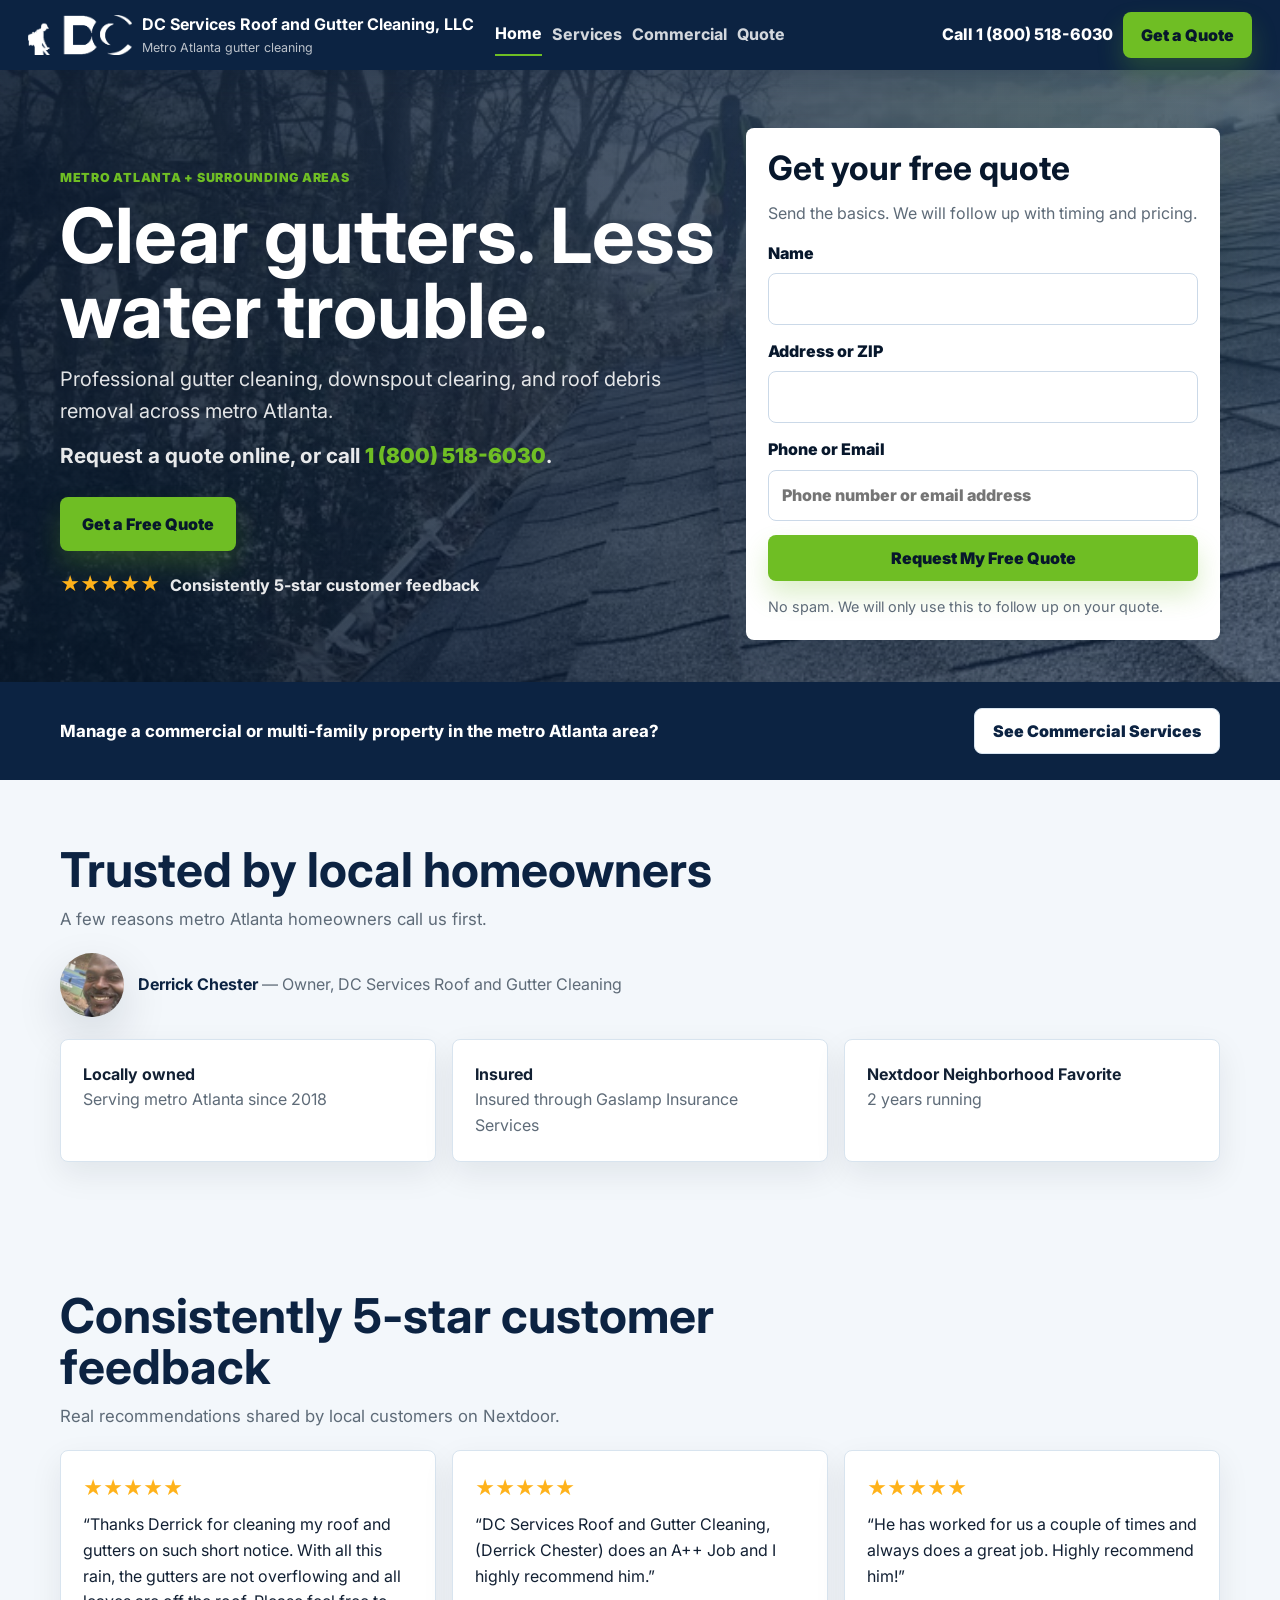
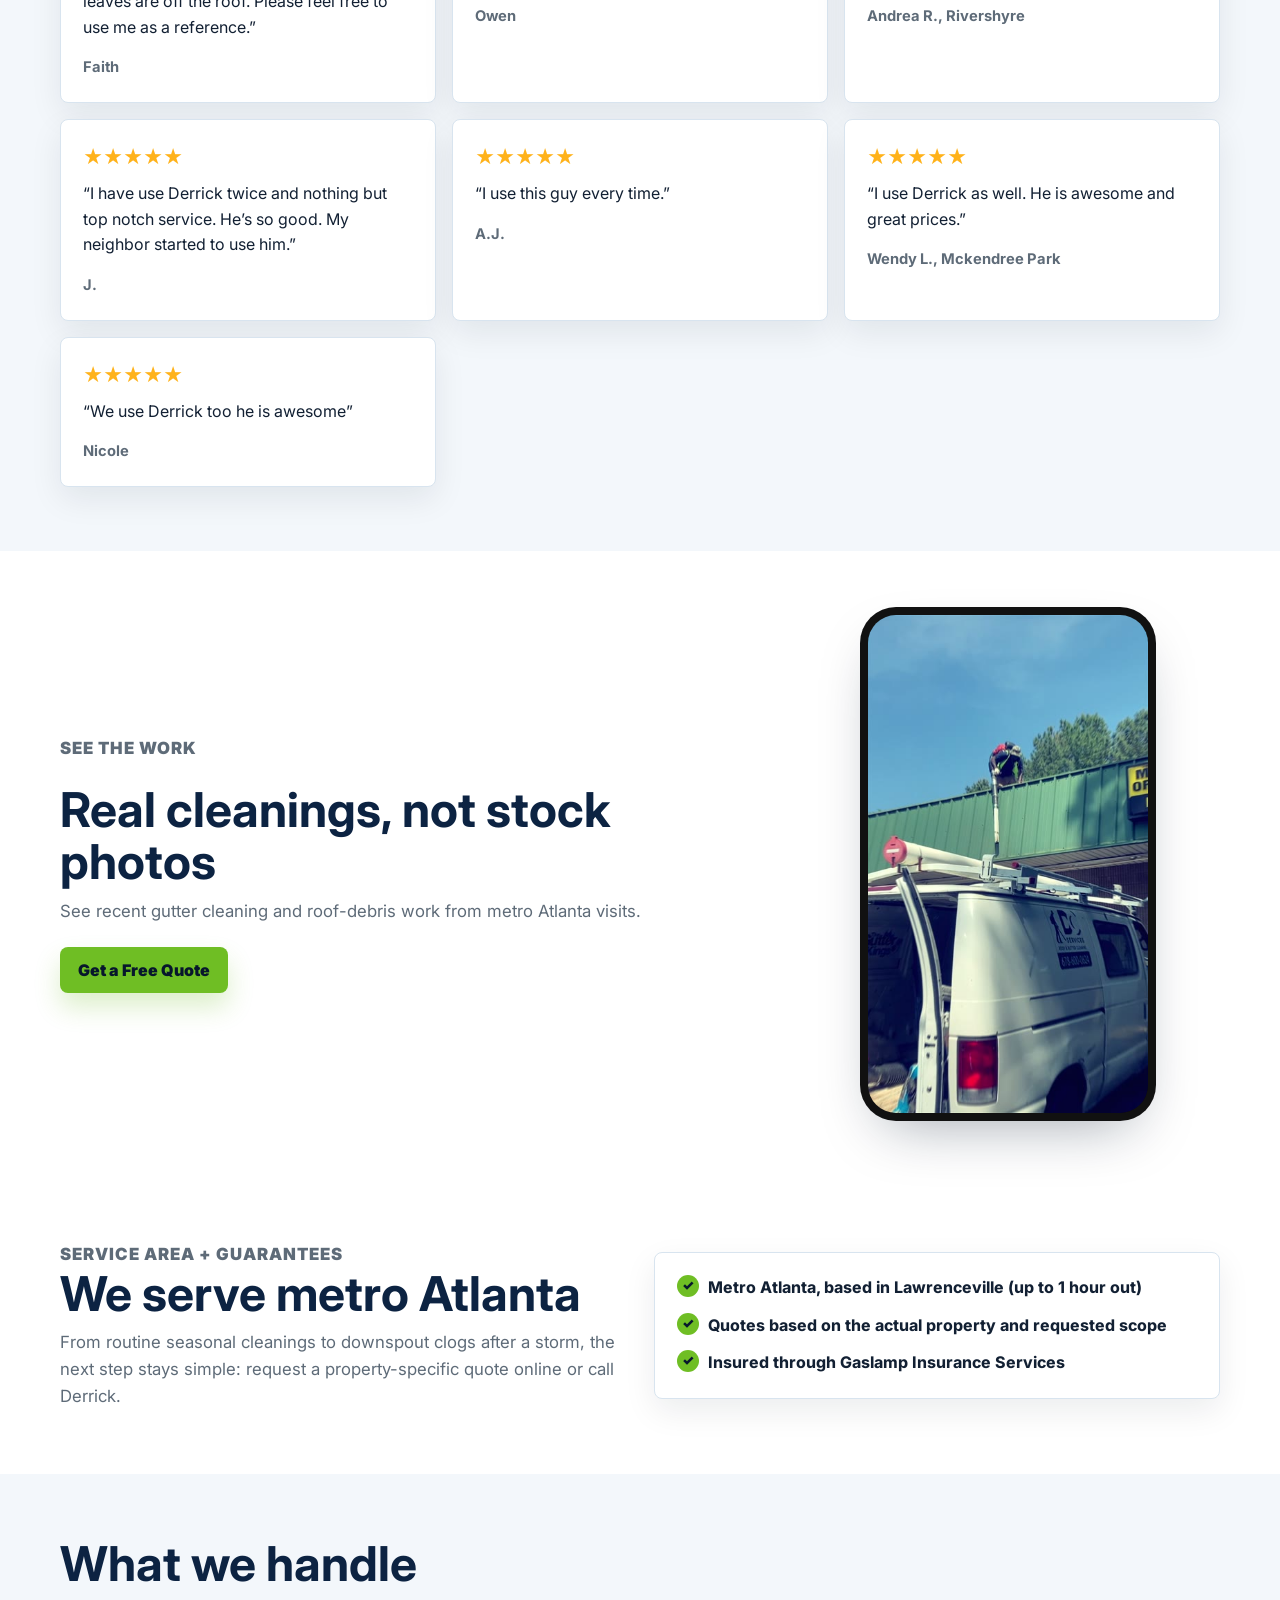
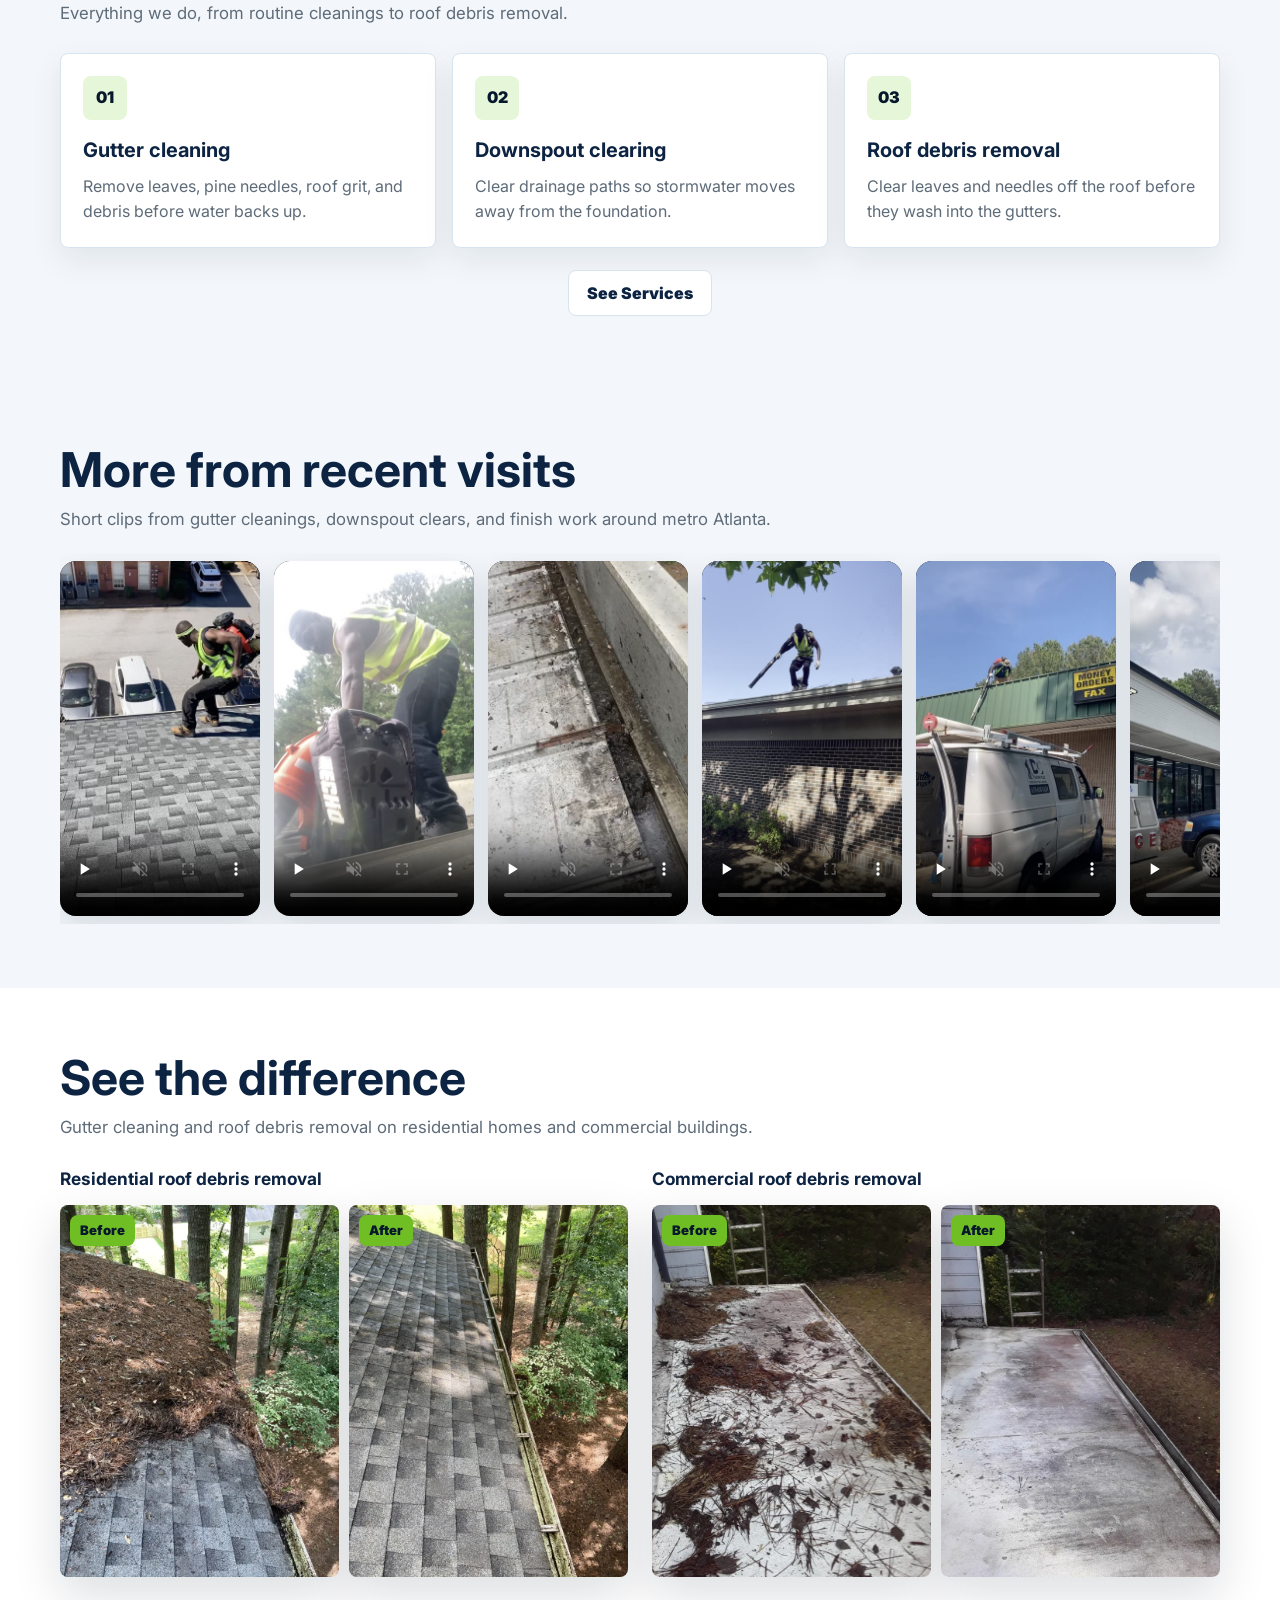
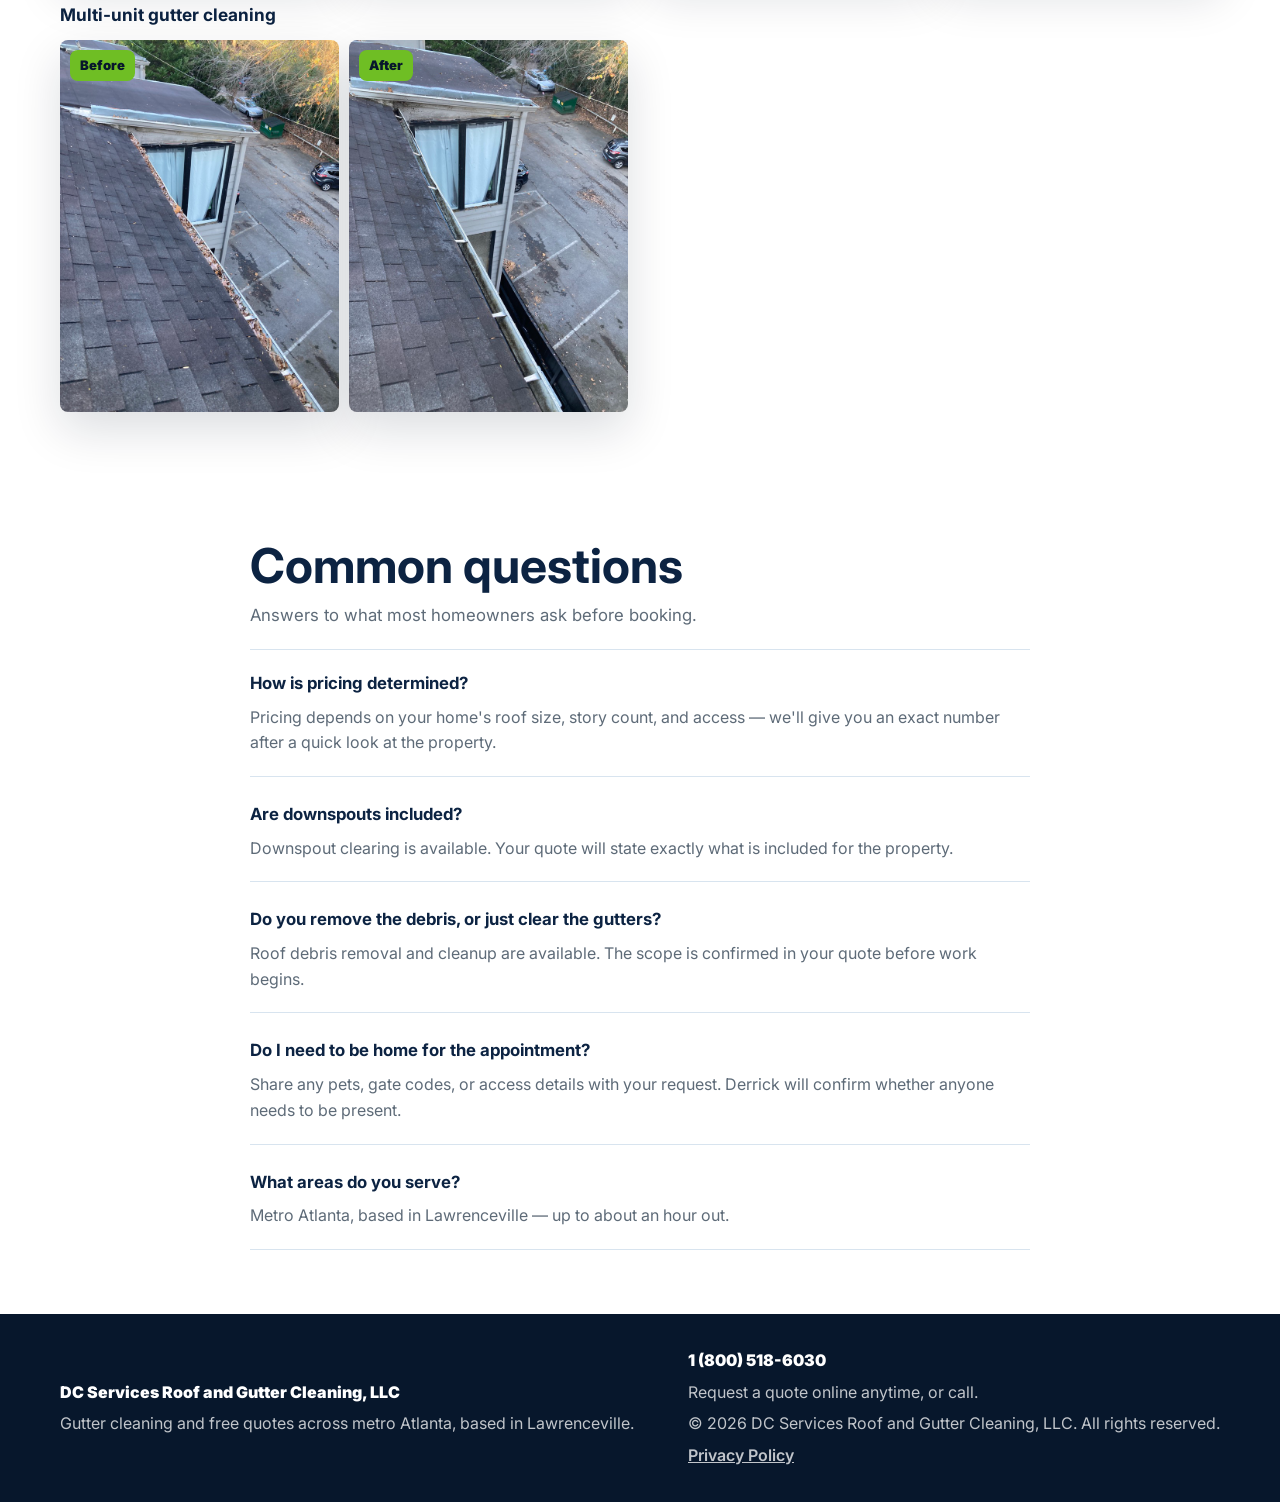
==== index.html @ ae73db81 "Import dcservicespro.com site as of the last Vercel production deploy Brings the DC Services Roof an" ====
<!doctype html>
<html lang="en">
<head>
  <meta charset="utf-8">
  <meta name="viewport" content="width=device-width, initial-scale=1">
  <title>Gutter Cleaning in Metro Atlanta | DC Services</title>
  <meta name="description" content="Gutter cleaning, downspout clearing, and roof debris removal across metro Atlanta. Locally owned, insured, and available by free quote.">
  <meta name="robots" content="index, follow">
  <link rel="canonical" href="https://dcservicespro.com/">
  <link rel="preconnect" href="https://fonts.googleapis.com">
  <link rel="preconnect" href="https://fonts.gstatic.com" crossorigin>
  <link href="https://fonts.googleapis.com/css2?family=Inter:wght@400;500;600;700;800;900&display=swap" rel="stylesheet">
  <link rel="icon" href="favicon.png" type="image/png">
  <link rel="stylesheet" href="styles.css">
  <script type="application/ld+json">
    {
      "@context": "https://schema.org",
      "@type": "LocalBusiness",
      "name": "DC Services Roof and Gutter Cleaning, LLC",
      "url": "https://dcservicespro.com/",
      "telephone": "1 (800) 518-6030",
      "description": "Gutter cleaning, downspout clearing, and roof debris removal across metro Atlanta, based in Lawrenceville.",
      "areaServed": [
        {
          "@type": "AdministrativeArea",
          "name": "Metro Atlanta, GA"
        },
        {
          "@type": "City",
          "name": "Lawrenceville",
          "address": {
            "@type": "PostalAddress",
            "addressLocality": "Lawrenceville",
            "addressRegion": "GA",
            "addressCountry": "US"
          }
        }
      ],
      "makesOffer": [
        {
          "@type": "Offer",
          "itemOffered": {
            "@type": "Service",
            "name": "Gutter Cleaning"
          }
        },
        {
          "@type": "Offer",
          "itemOffered": {
            "@type": "Service",
            "name": "Downspout Clearing"
          }
        },
        {
          "@type": "Offer",
          "itemOffered": {
            "@type": "Service",
            "name": "Roof Debris Removal"
          }
        }
      ]
    }
  </script>
  <script type="application/ld+json">
    {
      "@context": "https://schema.org",
      "@type": "FAQPage",
      "mainEntity": [
        {
          "@type": "Question",
          "name": "How is pricing determined?",
          "acceptedAnswer": {
            "@type": "Answer",
            "text": "Pricing depends on your home's roof size, story count, and access. We give you an exact number after a quick look at the property."
          }
        },
        {
          "@type": "Question",
          "name": "Are downspouts included?",
          "acceptedAnswer": {
            "@type": "Answer",
            "text": "Downspout clearing is available. Your quote will state exactly what is included for the property."
          }
        },
        {
          "@type": "Question",
          "name": "Do you remove the debris, or just clear the gutters?",
          "acceptedAnswer": {
            "@type": "Answer",
            "text": "Roof debris removal and cleanup are available. The scope is confirmed in your quote before work begins."
          }
        },
        {
          "@type": "Question",
          "name": "Do I need to be home for the appointment?",
          "acceptedAnswer": {
            "@type": "Answer",
            "text": "Share any pets, gate codes, or access details with your request. Derrick will confirm whether anyone needs to be present."
          }
        },
        {
          "@type": "Question",
          "name": "What areas do you serve?",
          "acceptedAnswer": {
            "@type": "Answer",
            "text": "Metro Atlanta, based in Lawrenceville — up to about an hour out."
          }
        }
      ]
    }
  </script>
</head>
<body>
  <a class="skip-link" href="#main-content">Skip to main content</a>
  <header class="site-header">
    <a class="brand" href="index.html" aria-label="DC Services Roof and Gutter Cleaning, LLC home">
      <img class="brand-mark" src="media/logo-mark-white.png" alt="" aria-hidden="true">
      <span>
        <strong>DC Services Roof and Gutter Cleaning, LLC</strong>
        <small>Metro Atlanta gutter cleaning</small>
      </span>
    </a>
    <nav class="main-nav" aria-label="Main navigation">
      <a aria-current="page" href="index.html">Home</a>
      <a href="services.html">Services</a>
      <a href="commercial.html">Commercial</a>
      <a href="quote.html">Quote</a>
    </nav>
    <div class="header-actions">
      <a class="phone-action" href="tel:+18005186030" aria-label="Call DC Services at 1 (800) 518-6030">Call<span class="phone-number" aria-hidden="true"> 1 (800) 518-6030</span></a>
      <a class="btn btn-primary" href="quote.html">Get a Quote</a>
    </div>
  </header>

  <main id="main-content">
    <section class="hero compact-hero has-bg-video">
      <video class="hero-bg" autoplay muted loop playsinline preload="metadata" poster="media/hero.jpg" aria-hidden="true">
        <source src="media/hero.mp4" type="video/mp4">
      </video>
      <div class="hero-bg-overlay" aria-hidden="true"></div>
      <div class="container hero-grid">
        <div class="hero-copy">
          <p class="service-line">Metro Atlanta + surrounding areas</p>
          <h1>Clear gutters. Less water trouble.</h1>
          <p class="hero-summary">Professional gutter cleaning, downspout clearing, and roof debris removal across metro Atlanta.</p>
          <p class="hero-phone">Request a quote online, or call <a href="tel:+18005186030">1 (800) 518-6030</a>.</p>
          <a class="btn btn-primary btn-large" href="#home-quote">Get a Free Quote</a>
          <p class="hero-proof"><span class="stars" aria-hidden="true">★★★★★</span> Consistently 5-star customer feedback</p>
        </div>

        <form id="home-quote" class="quote-card quote-form" data-quote-form="residential" action="/api/lead" method="post">
          <input type="hidden" name="formType" value="residential">
          <input class="hp-field" type="text" name="_hp" tabindex="-1" autocomplete="off" aria-hidden="true">
          <h2>Get your free quote</h2>
          <p>Send the basics. We will follow up with timing and pricing.</p>
          <label for="home-name">Name
            <input id="home-name" name="name" type="text" autocomplete="name" required>
          </label>
          <label for="home-address">Address or ZIP
            <input id="home-address" name="address" type="text" autocomplete="street-address" required>
          </label>
          <label for="home-contact">Phone or Email
            <input id="home-contact" name="contact" type="text" placeholder="Phone number or email address" required>
          </label>
          <button class="btn btn-primary btn-full" type="submit">Request My Free Quote</button>
          <p class="form-note">No spam. We will only use this to follow up on your quote.</p>
          <div id="home-form-success" class="success-message" role="status" aria-live="polite" tabindex="-1">Thank you. Your quote request has been received. Derrick will follow up with scope, pricing, and scheduling.</div>
          <div id="home-form-error" class="error-message" role="alert" tabindex="-1">We could not send your request. Please try again, or call 1 (800) 518-6030.</div>
        </form>
      </div>
    </section>

    <section class="audience-banner" aria-labelledby="audience-banner-title">
      <div class="container">
        <p id="audience-banner-title">Manage a commercial or multi-family property in the metro Atlanta area?</p>
        <a class="btn btn-secondary" href="commercial.html">See Commercial Services</a>
      </div>
    </section>

    <section class="trust-strip" aria-labelledby="trust-title">
      <div class="container">
        <div class="section-heading tight">
          <h2 id="trust-title">Trusted by local homeowners</h2>
          <p>A few reasons metro Atlanta homeowners call us first.</p>
        </div>
        <div class="owner-intro">
          <img class="owner-photo" src="media/owner-photo-square.jpg" alt="Derrick Chester, owner of DC Services Roof and Gutter Cleaning">
          <p><strong>Derrick Chester</strong> — Owner, DC Services Roof and Gutter Cleaning</p>
        </div>
        <div class="trust-grid">
          <article class="trust-card">
            <strong>Locally owned</strong>
            <span>Serving metro Atlanta since 2018</span>
          </article>
          <article class="trust-card">
            <strong>Insured</strong>
            <span>Insured through Gaslamp Insurance Services</span>
          </article>
          <article class="trust-card">
            <strong>Nextdoor Neighborhood Favorite</strong>
            <span>2 years running</span>
          </article>
        </div>
      </div>
    </section>

    <section class="reviews-section" aria-labelledby="reviews-title">
      <div class="container">
        <div class="section-heading tight">
          <h2 id="reviews-title">Consistently 5-star customer feedback</h2>
          <p>Real recommendations shared by local customers on Nextdoor.</p>
        </div>
        <div class="reviews-grid">
          <article class="review-card">
            <div class="stars" aria-label="5 out of 5 stars">★★★★★</div>
            <p>&ldquo;Thanks Derrick for cleaning my roof and gutters on such short notice. With all this rain, the gutters are not overflowing and all leaves are off the roof. Please feel free to use me as a reference.&rdquo;</p>
            <strong>Faith</strong>
          </article>
          <article class="review-card">
            <div class="stars" aria-label="5 out of 5 stars">★★★★★</div>
            <p>&ldquo;DC Services Roof and Gutter Cleaning, (Derrick Chester) does an A++ Job and I highly recommend him.&rdquo;</p>
            <strong>Owen</strong>
          </article>
          <article class="review-card">
            <div class="stars" aria-label="5 out of 5 stars">★★★★★</div>
            <p>&ldquo;He has worked for us a couple of times and always does a great job. Highly recommend him!&rdquo;</p>
            <strong>Andrea R., Rivershyre</strong>
          </article>
          <article class="review-card">
            <div class="stars" aria-label="5 out of 5 stars">★★★★★</div>
            <p>&ldquo;I have use Derrick twice and nothing but top notch service. He&rsquo;s so good. My neighbor started to use him.&rdquo;</p>
            <strong>J.</strong>
          </article>
          <article class="review-card">
            <div class="stars" aria-label="5 out of 5 stars">★★★★★</div>
            <p>&ldquo;I use this guy every time.&rdquo;</p>
            <strong>A.J.</strong>
          </article>
          <article class="review-card">
            <div class="stars" aria-label="5 out of 5 stars">★★★★★</div>
            <p>&ldquo;I use Derrick as well. He is awesome and great prices.&rdquo;</p>
            <strong>Wendy L., Mckendree Park</strong>
          </article>
          <article class="review-card">
            <div class="stars" aria-label="5 out of 5 stars">★★★★★</div>
            <p>&ldquo;We use Derrick too he is awesome&rdquo;</p>
            <strong>Nicole</strong>
          </article>
        </div>
      </div>
    </section>

    <section class="feature-reel" aria-labelledby="feature-reel-title">
      <div class="container feature-reel-grid">
        <div class="feature-reel-copy">
          <p class="service-line">See the work</p>
          <h2 id="feature-reel-title">Real cleanings, not stock photos</h2>
          <p>See recent gutter cleaning and roof-debris work from metro Atlanta visits.</p>
          <a class="btn btn-primary" href="quote.html">Get a Free Quote</a>
        </div>
        <div class="phone-frame">
          <video autoplay muted loop playsinline preload="metadata" poster="media/feature.jpg" aria-label="Sample of a recent gutter cleaning visit">
            <source src="media/feature.mp4" type="video/mp4">
          </video>
        </div>
      </div>
    </section>

    <section class="split-section">
      <div class="container split-grid">
        <div>
          <p class="service-line">Service area + guarantees</p>
          <h2>We serve metro Atlanta</h2>
          <p>From routine seasonal cleanings to downspout clogs after a storm, the next step stays simple: request a property-specific quote online or call Derrick.</p>
        </div>
        <div class="guarantee-panel">
          <ul class="check-list">
            <li>Metro Atlanta, based in Lawrenceville (up to 1 hour out)</li>
            <li>Quotes based on the actual property and requested scope</li>
            <li>Insured through Gaslamp Insurance Services</li>
          </ul>
        </div>
      </div>
    </section>

    <section class="services-preview" aria-labelledby="services-preview-title">
      <div class="container">
        <div class="section-heading">
          <h2 id="services-preview-title">What we handle</h2>
          <p>Everything we do, from routine cleanings to roof debris removal.</p>
        </div>
        <div class="card-grid">
          <article class="service-card">
            <div class="icon-box" aria-hidden="true">01</div>
            <h3>Gutter cleaning</h3>
            <p>Remove leaves, pine needles, roof grit, and debris before water backs up.</p>
          </article>
          <article class="service-card">
            <div class="icon-box" aria-hidden="true">02</div>
            <h3>Downspout clearing</h3>
            <p>Clear drainage paths so stormwater moves away from the foundation.</p>
          </article>
          <article class="service-card">
            <div class="icon-box" aria-hidden="true">03</div>
            <h3>Roof debris removal</h3>
            <p>Clear leaves and needles off the roof before they wash into the gutters.</p>
          </article>
        </div>
        <div class="center-action">
          <a class="btn btn-secondary" href="services.html">See Services</a>
        </div>
      </div>
    </section>

    <section class="work-gallery" aria-labelledby="work-gallery-title">
      <div class="container">
        <div class="section-heading tight">
          <h2 id="work-gallery-title">More from recent visits</h2>
          <p>Short clips from gutter cleanings, downspout clears, and finish work around metro Atlanta.</p>
        </div>
        <div class="reel-strip" role="list">
          <div class="reel-item" role="listitem"><video muted loop playsinline controls preload="none" poster="media/clip-03.jpg" data-lazy-video><source src="media/clip-03.mp4" type="video/mp4"></video></div>
          <div class="reel-item" role="listitem"><video muted loop playsinline controls preload="none" poster="media/clip-05.jpg" data-lazy-video><source src="media/clip-05.mp4" type="video/mp4"></video></div>
          <div class="reel-item" role="listitem"><video muted loop playsinline controls preload="none" poster="media/clip-06.jpg" data-lazy-video><source src="media/clip-06.mp4" type="video/mp4"></video></div>
          <div class="reel-item" role="listitem"><video muted loop playsinline controls preload="none" poster="media/clip-07.jpg" data-lazy-video><source src="media/clip-07.mp4" type="video/mp4"></video></div>
          <div class="reel-item" role="listitem"><video muted loop playsinline controls preload="none" poster="media/clip-08.jpg" data-lazy-video><source src="media/clip-08.mp4" type="video/mp4"></video></div>
          <div class="reel-item" role="listitem"><video muted loop playsinline controls preload="none" poster="media/clip-09.jpg" data-lazy-video><source src="media/clip-09.mp4" type="video/mp4"></video></div>
          <div class="reel-item" role="listitem"><video muted loop playsinline controls preload="none" poster="media/clip-10.jpg" data-lazy-video><source src="media/clip-10.mp4" type="video/mp4"></video></div>
          <div class="reel-item" role="listitem"><video muted loop playsinline controls preload="none" poster="media/clip-11.jpg" data-lazy-video><source src="media/clip-11.mp4" type="video/mp4"></video></div>
          <div class="reel-item" role="listitem"><video muted loop playsinline controls preload="none" poster="media/clip-12.jpg" data-lazy-video><source src="media/clip-12.mp4" type="video/mp4"></video></div>
          <div class="reel-item" role="listitem"><video muted loop playsinline controls preload="none" poster="media/clip-13.jpg" data-lazy-video><source src="media/clip-13.mp4" type="video/mp4"></video></div>
          <div class="reel-item" role="listitem"><video muted loop playsinline controls preload="none" poster="media/clip-14.jpg" data-lazy-video><source src="media/clip-14.mp4" type="video/mp4"></video></div>
        </div>
      </div>
    </section>

    <section class="before-after-section" aria-labelledby="before-after-title">
      <div class="container">
        <div class="section-heading tight">
          <h2 id="before-after-title">See the difference</h2>
          <p>Gutter cleaning and roof debris removal on residential homes and commercial buildings.</p>
        </div>
        <div class="before-after">
          <article class="ba-case">
            <h3>Residential roof debris removal</h3>
            <div class="ba-pair">
              <figure class="ba-photo">
                <img src="media/before-after-residential-roof-debris-before.webp" alt="Residential shingle roof covered in pine straw and debris before removal" loading="lazy">
                <span>Before</span>
              </figure>
              <figure class="ba-photo">
                <img src="media/before-after-residential-roof-debris-after.webp" alt="Residential shingle roof cleared of pine straw after debris removal" loading="lazy">
                <span>After</span>
              </figure>
            </div>
          </article>
          <article class="ba-case">
            <h3>Commercial roof debris removal</h3>
            <div class="ba-pair">
              <figure class="ba-photo">
                <img src="media/before-after-commercial-roof-debris-before.webp" alt="Commercial flat roof covered with pine straw, branches, and leaves before debris removal" loading="lazy">
                <span>Before</span>
              </figure>
              <figure class="ba-photo">
                <img src="media/before-after-commercial-roof-debris-after.webp" alt="Commercial flat roof cleared of loose debris after removal" loading="lazy">
                <span>After</span>
              </figure>
            </div>
          </article>
          <article class="ba-case">
            <h3>Multi-unit gutter cleaning</h3>
            <div class="ba-pair">
              <figure class="ba-photo">
                <img src="media/before-after-gutter-before.jpg" alt="Gutter along a multi-unit property roofline packed with fallen leaves before cleaning" loading="lazy">
                <span>Before</span>
              </figure>
              <figure class="ba-photo">
                <img src="media/before-after-gutter-after.jpg" alt="The same multi-unit property gutter cleared of leaves after cleaning" loading="lazy">
                <span>After</span>
              </figure>
            </div>
          </article>
        </div>
      </div>
    </section>

    <section class="faq-section" aria-labelledby="faq-title">
      <div class="container narrow">
        <div class="section-heading tight">
          <h2 id="faq-title">Common questions</h2>
          <p>Answers to what most homeowners ask before booking.</p>
        </div>
        <div class="faq-list">
          <div class="faq-item">
            <h3>How is pricing determined?</h3>
            <p>Pricing depends on your home's roof size, story count, and access — we'll give you an exact number after a quick look at the property.</p>
          </div>
          <div class="faq-item">
            <h3>Are downspouts included?</h3>
            <p>Downspout clearing is available. Your quote will state exactly what is included for the property.</p>
          </div>
          <div class="faq-item">
            <h3>Do you remove the debris, or just clear the gutters?</h3>
            <p>Roof debris removal and cleanup are available. The scope is confirmed in your quote before work begins.</p>
          </div>
          <div class="faq-item">
            <h3>Do I need to be home for the appointment?</h3>
            <p>Share any pets, gate codes, or access details with your request. Derrick will confirm whether anyone needs to be present.</p>
          </div>
          <div class="faq-item">
            <h3>What areas do you serve?</h3>
            <p>Metro Atlanta, based in Lawrenceville — up to about an hour out.</p>
          </div>
        </div>
      </div>
    </section>
  </main>

  <footer class="site-footer">
    <div class="container footer-grid">
      <div>
        <strong>DC Services Roof and Gutter Cleaning, LLC</strong>
        <p>Gutter cleaning and free quotes across metro Atlanta, based in Lawrenceville.</p>
      </div>
      <div>
        <a href="tel:+18005186030">1 (800) 518-6030</a>
        <p class="footer-note">Request a quote online anytime, or call.</p>
        <p>&copy; <span data-year></span> DC Services Roof and Gutter Cleaning, LLC. All rights reserved.</p>
        <p class="footer-legal"><a href="privacy.html">Privacy Policy</a></p>
      </div>
    </div>
  </footer>

  <script src="script.js"></script>
</body>
</html>
---- styles.css ----
:root {
  --navy-950: #07172c;
  --navy-900: #0c2342;
  --navy-800: #174b82;
  --green: #6fbe24;
  --green-dark: #3f7f15;
  --white: #ffffff;
  --mist: #f3f7fb;
  --line: #d8e4ef;
  --text: #122033;
  --muted: #5e6b78;
  --shadow: 0 18px 48px rgba(7, 23, 44, 0.14);
  --radius: 8px;
  --max: 1160px;
}

* {
  box-sizing: border-box;
}

html {
  scroll-behavior: smooth;
  scroll-padding-top: 94px;
}

body {
  margin: 0;
  font-family: "Inter", Arial, sans-serif;
  color: var(--text);
  background: var(--white);
  line-height: 1.6;
}

a {
  color: inherit;
  text-decoration: none;
}

.skip-link {
  position: fixed;
  top: 8px;
  left: 8px;
  z-index: 100;
  padding: 10px 14px;
  border-radius: 8px;
  color: var(--navy-950);
  background: var(--green);
  font-weight: 900;
  transform: translateY(-160%);
}

.skip-link:focus {
  transform: translateY(0);
}

button,
input,
select,
textarea {
  font: inherit;
}

.container {
  width: min(100% - 32px, var(--max));
  margin: 0 auto;
}

.narrow {
  max-width: 780px;
}

.site-header {
  position: sticky;
  top: 0;
  z-index: 20;
  display: grid;
  grid-template-columns: 1fr;
  gap: 12px;
  padding: 12px 16px;
  background: var(--navy-900);
  color: var(--white);
  box-shadow: 0 10px 28px rgba(7, 23, 44, 0.22);
}

.brand {
  display: flex;
  align-items: center;
  gap: 10px;
  min-width: 0;
}

.brand-mark {
  display: block;
  height: 40px;
  width: auto;
  object-fit: contain;
  flex-shrink: 0;
}

.brand strong,
.brand small {
  display: block;
}

.brand small {
  color: rgba(255, 255, 255, 0.72);
  font-size: 0.78rem;
}

.main-nav,
.header-actions {
  display: flex;
  flex-wrap: wrap;
  gap: 10px;
  align-items: center;
}

.main-nav a {
  padding: 7px 0;
  color: rgba(255, 255, 255, 0.82);
  font-weight: 750;
}

.main-nav a[aria-current="page"] {
  color: var(--white);
  border-bottom: 2px solid var(--green);
}

.header-actions {
  justify-content: flex-start;
}

.phone-action {
  color: var(--white);
  font-weight: 800;
}

.btn {
  display: inline-flex;
  min-height: 46px;
  align-items: center;
  justify-content: center;
  gap: 8px;
  padding: 13px 18px;
  border: 0;
  border-radius: 8px;
  font-weight: 900;
  line-height: 1;
  text-align: center;
}

.btn-primary {
  color: var(--navy-950);
  background: var(--green);
  box-shadow: 0 14px 26px rgba(111, 190, 36, 0.24);
}

.btn-secondary {
  color: var(--navy-900);
  background: var(--white);
  border: 1px solid var(--line);
}

.btn-large {
  min-height: 54px;
  padding-inline: 22px;
}

.btn-full {
  width: 100%;
}

.btn:disabled {
  cursor: wait;
  opacity: 0.7;
}

.hero {
  position: relative;
  overflow: hidden;
  color: var(--white);
  background:
    linear-gradient(90deg, rgba(7, 23, 44, 0.94), rgba(12, 35, 66, 0.82)),
    radial-gradient(circle at 82% 20%, rgba(111, 190, 36, 0.22), transparent 34%),
    linear-gradient(135deg, #0c2342, #24537e);
}

.compact-hero {
  padding: 58px 0 42px;
}

.hero-grid,
.quote-page-grid,
.split-grid,
.detail-grid {
  display: grid;
  gap: 28px;
  align-items: center;
}

.hero-copy h1,
.page-hero h1,
.quote-intro h1 {
  margin: 0 0 16px;
  font-size: clamp(2.25rem, 8vw, 4.75rem);
  line-height: 0.98;
  letter-spacing: 0;
}

.hero-phone {
  margin: 0 0 24px;
  color: rgba(255, 255, 255, 0.9);
  font-size: clamp(1.05rem, 2vw, 1.3rem);
  font-weight: 700;
}

.hero-phone a,
.quote-intro a {
  color: var(--green);
  font-weight: 900;
}

.hero-phone a {
  white-space: nowrap;
}

.service-line {
  margin: 0 0 10px;
  color: var(--green-dark);
  font-weight: 900;
  text-transform: uppercase;
  letter-spacing: 0.06em;
  font-size: 0.78rem;
}

.hero .service-line,
.page-hero .service-line {
  color: var(--green);
}

.hero-summary {
  max-width: 650px;
  margin: 0 0 12px;
  color: rgba(255, 255, 255, 0.88);
  font-size: clamp(1.05rem, 2vw, 1.25rem);
}

.hero-proof {
  margin: 18px 0 0;
  color: rgba(255, 255, 255, 0.9);
  font-weight: 750;
}

.hero-proof .stars {
  margin-right: 6px;
}

#home-quote {
  scroll-margin-top: 118px;
}

.quote-card {
  display: grid;
  gap: 14px;
  padding: 22px;
  border-radius: var(--radius);
  background: var(--white);
  color: var(--text);
  box-shadow: var(--shadow);
}

.quote-card h2 {
  margin: 0;
  color: var(--navy-950);
  font-size: clamp(1.55rem, 4vw, 2.1rem);
  line-height: 1.1;
}

.quote-card p {
  margin: 0;
  color: var(--muted);
}

label {
  display: grid;
  gap: 7px;
  color: var(--navy-950);
  font-weight: 850;
}

input,
select,
textarea {
  width: 100%;
  min-height: 50px;
  padding: 12px 13px;
  border: 1px solid #cbd9e8;
  border-radius: 8px;
  color: var(--text);
  background: var(--white);
}

textarea {
  min-height: 96px;
  resize: vertical;
}

input:focus,
select:focus,
textarea:focus,
.btn:focus-visible,
a:focus-visible {
  outline: 3px solid rgba(111, 190, 36, 0.45);
  outline-offset: 3px;
}

.form-note {
  font-size: 0.9rem;
}

.hp-field {
  position: absolute !important;
  left: -10000px !important;
  width: 1px !important;
  height: 1px !important;
  overflow: hidden !important;
  opacity: 0 !important;
  pointer-events: none !important;
}

.success-message,
.error-message {
  display: none;
  padding: 13px;
  border-radius: 8px;
  font-weight: 800;
}

.success-message {
  border: 1px solid #9be476;
  color: #173b08;
  background: #e8f9df;
}

.error-message {
  border: 1px solid #e19a9a;
  color: #6d1111;
  background: #fff0f0;
}

.success-message.is-visible,
.error-message.is-visible,
.success-message:target,
.error-message:target {
  display: block;
}

section {
  padding: 64px 0;
}

.trust-strip,
.services-preview,
.quote-page,
.process-section {
  background: var(--mist);
}

.section-heading {
  max-width: 720px;
  margin-bottom: 26px;
}

.section-heading.tight {
  margin-bottom: 20px;
}

.section-heading h2,
.split-section h2,
.service-detail h2,
.process-section h2 {
  margin: 0 0 10px;
  color: var(--navy-900);
  font-size: clamp(1.9rem, 5vw, 3rem);
  line-height: 1.08;
}

.section-heading p,
.split-section p,
.service-detail p,
.quote-intro p {
  margin: 0;
  color: var(--muted);
  font-size: 1.05rem;
}

.trust-grid,
.card-grid,
.step-grid {
  display: grid;
  gap: 16px;
}

.trust-card,
.service-card,
.step-grid article,
.guarantee-panel {
  padding: 22px;
  border: 1px solid var(--line);
  border-radius: var(--radius);
  background: var(--white);
  box-shadow: 0 12px 32px rgba(7, 23, 44, 0.08);
}

.trust-card strong,
.trust-card span {
  display: block;
}

.trust-card span {
  color: var(--muted);
}

.stars {
  color: #ffb21a;
  font-size: 1.22rem;
  letter-spacing: 0;
}

.before-after {
  display: grid;
  gap: 24px;
  margin-top: 24px;
}

.ba-case h3 {
  margin: 0 0 12px;
  color: var(--navy-900);
  font-size: 1.08rem;
}

.ba-pair {
  display: grid;
  grid-template-columns: 1fr 1fr;
  gap: 10px;
}

.ba-photo {
  position: relative;
  margin: 0;
  aspect-ratio: 3 / 4;
  border-radius: var(--radius);
  overflow: hidden;
  box-shadow: var(--shadow);
}

.ba-photo img {
  width: 100%;
  height: 100%;
  object-fit: cover;
  display: block;
}

.ba-photo span {
  position: absolute;
  top: 10px;
  left: 10px;
  padding: 5px 10px;
  border-radius: 8px;
  background: var(--green);
  color: var(--navy-950);
  font-weight: 900;
  font-size: 0.82rem;
}

.owner-intro {
  display: flex;
  align-items: center;
  gap: 14px;
  margin-bottom: 22px;
}

.owner-photo {
  width: 64px;
  height: 64px;
  border-radius: 50%;
  object-fit: cover;
  box-shadow: var(--shadow);
  flex-shrink: 0;
}

.owner-intro p {
  margin: 0;
  color: var(--muted);
}

.owner-intro strong {
  color: var(--navy-900);
}

.photo-placeholder {
  min-height: 210px;
  display: flex;
  flex-direction: column;
  justify-content: flex-end;
  gap: 8px;
  padding: 22px;
  border-radius: var(--radius);
  color: var(--white);
  background:
    linear-gradient(180deg, rgba(7, 23, 44, 0.08), rgba(7, 23, 44, 0.86)),
    repeating-linear-gradient(135deg, rgba(255,255,255,0.12) 0 12px, rgba(255,255,255,0.03) 12px 24px),
    linear-gradient(135deg, #52687b, #1f3e5c);
  box-shadow: var(--shadow);
}

.photo-placeholder.after {
  background:
    linear-gradient(180deg, rgba(7, 23, 44, 0.08), rgba(7, 23, 44, 0.82)),
    repeating-linear-gradient(135deg, rgba(111,190,36,0.2) 0 12px, rgba(255,255,255,0.03) 12px 24px),
    linear-gradient(135deg, #5f8642, #153d2f);
}

.photo-placeholder span {
  width: fit-content;
  padding: 7px 10px;
  border-radius: 8px;
  background: var(--green);
  color: var(--navy-950);
  font-weight: 900;
}

.photo-placeholder strong {
  font-size: 1.3rem;
}

.photo-placeholder.wide {
  min-height: 330px;
}

.check-list {
  display: grid;
  gap: 12px;
  margin: 0;
  padding: 0;
  list-style: none;
}

.check-list li {
  position: relative;
  padding-left: 31px;
  font-weight: 750;
}

.check-list li::before {
  content: "✓";
  position: absolute;
  left: 0;
  top: 0;
  display: grid;
  place-items: center;
  width: 22px;
  height: 22px;
  border-radius: 999px;
  background: var(--green);
  color: var(--navy-950);
  font-size: 0.85rem;
  font-weight: 900;
}

.check-list.dark li {
  color: var(--text);
}

.service-card h3,
.step-grid h3 {
  margin: 0 0 8px;
  color: var(--navy-900);
  font-size: 1.25rem;
}

.service-card p,
.step-grid p {
  margin: 0;
  color: var(--muted);
}

.icon-box,
.step-grid span {
  display: grid;
  place-items: center;
  width: 44px;
  height: 44px;
  margin-bottom: 14px;
  border-radius: 8px;
  color: var(--navy-950);
  background: #e5f7d8;
  font-weight: 900;
}

.center-action {
  margin-top: 22px;
  text-align: center;
}

.page-hero {
  color: var(--white);
  background: linear-gradient(135deg, var(--navy-950), var(--navy-800));
}

.page-hero p:not(.service-line) {
  margin: 0 0 22px;
  color: rgba(255,255,255,0.84);
  font-size: 1.13rem;
}

.service-detail {
  background: var(--white);
}

.service-detail.alt {
  background: var(--mist);
}

.text-link {
  display: inline-flex;
  margin-top: 18px;
  color: var(--green-dark);
  font-weight: 900;
}

.quote-page {
  padding-top: 72px;
}

.quote-intro h1 {
  color: var(--navy-900);
}

.site-footer {
  padding: 34px 0;
  background: var(--navy-950);
  color: rgba(255,255,255,0.75);
}

.footer-grid {
  display: grid;
  gap: 18px;
}

.site-footer strong,
.site-footer a {
  color: var(--white);
  font-weight: 900;
}

.site-footer p {
  margin: 6px 0 0;
}

.site-footer .footer-note {
  color: rgba(255, 255, 255, 0.75);
}

.site-footer .footer-legal a {
  color: rgba(255, 255, 255, 0.75);
  font-weight: 600;
  text-decoration: underline;
}

.site-footer .footer-legal a:hover {
  color: var(--white);
}

@media (min-width: 760px) {
  .hero-grid,
  .quote-page-grid {
    grid-template-columns: minmax(0, 1fr) minmax(360px, 0.72fr);
  }

  .split-grid,
  .detail-grid {
    grid-template-columns: minmax(0, 1fr) minmax(360px, 1fr);
  }

  .detail-grid.reverse {
    grid-template-columns: minmax(360px, 1fr) minmax(0, 1fr);
  }

  .trust-grid,
  .card-grid,
  .step-grid {
    grid-template-columns: repeat(3, minmax(0, 1fr));
  }

  .reviews-grid {
    grid-template-columns: repeat(3, minmax(0, 1fr));
  }

  .before-after {
    grid-template-columns: repeat(2, minmax(0, 1fr));
  }

  .footer-grid {
    grid-template-columns: 1fr auto;
    align-items: center;
  }
}

@media (min-width: 960px) {
  .site-header {
    grid-template-columns: minmax(220px, 1fr) auto minmax(280px, 1fr);
    align-items: center;
    padding: 12px 28px;
  }

  .header-actions {
    justify-content: flex-end;
  }
}

@media (max-width: 959px) {
  .site-header {
    grid-template-columns: auto minmax(0, 1fr);
    padding: 8px 14px;
    gap: 8px;
  }

  .brand span {
    display: none;
  }

  .brand-mark {
    height: 26px;
  }

  .brand strong {
    font-size: 0.92rem;
    line-height: 1.2;
  }

  .brand small {
    display: none;
  }

  .main-nav {
    grid-column: 1 / -1;
    order: 3;
    justify-content: space-between;
    gap: 4px 10px;
  }

  .main-nav a {
    padding: 4px 0;
    font-size: 0.88rem;
  }

  .header-actions {
    grid-column: 2;
    display: grid;
    grid-template-columns: auto minmax(0, 1fr);
    gap: 6px;
  }

  .phone-action,
  .header-actions .btn {
    min-height: 38px;
    padding: 8px 6px;
    border-radius: 8px;
    text-align: center;
    font-size: 0.78rem;
  }

  .phone-action {
    display: grid;
    place-items: center;
    min-width: 64px;
    padding-inline: 12px;
    border: 1px solid rgba(255,255,255,0.22);
    color: rgba(255,255,255,0.88);
  }

  .phone-number {
    display: none;
  }
}

.audience-banner {
  padding: 26px 0;
  background: var(--navy-900);
  color: var(--white);
}

.audience-banner .container {
  display: flex;
  flex-wrap: wrap;
  align-items: center;
  justify-content: space-between;
  gap: 16px;
}

.audience-banner p {
  margin: 0;
  font-weight: 750;
  font-size: 1.05rem;
}

.hero.has-bg-video > .container {
  position: relative;
  z-index: 2;
}

.hero-bg {
  position: absolute;
  inset: 0;
  width: 100%;
  height: 100%;
  object-fit: cover;
  z-index: 0;
}

.hero-bg-overlay {
  position: absolute;
  inset: 0;
  z-index: 1;
  background:
    linear-gradient(90deg, rgba(7, 23, 44, 0.86), rgba(12, 35, 66, 0.62)),
    radial-gradient(circle at 82% 20%, rgba(111, 190, 36, 0.22), transparent 34%);
}

.feature-reel {
  background: var(--white);
}

.feature-reel-grid {
  display: grid;
  gap: 28px;
  align-items: center;
}

.feature-reel-copy h2 {
  margin: 0 0 10px;
  color: var(--navy-900);
  font-size: clamp(1.9rem, 5vw, 3rem);
  line-height: 1.08;
}

.feature-reel-copy p {
  margin: 0 0 22px;
  color: var(--muted);
  font-size: 1.05rem;
}

.phone-frame {
  position: relative;
  width: min(100%, 280px);
  aspect-ratio: 9 / 16;
  margin-inline: auto;
  border-radius: 28px;
  overflow: hidden;
  background: #0a0a0a;
  box-shadow:
    0 0 0 8px #111,
    0 24px 60px -16px rgba(7, 23, 44, 0.4);
}

.phone-frame video {
  width: 100%;
  height: 100%;
  object-fit: cover;
  display: block;
}

.service-video-wrap {
  position: relative;
  width: min(100%, 340px);
  aspect-ratio: 9 / 16;
  margin-inline: auto;
  border-radius: 20px;
  overflow: hidden;
  background: #0e0e0e;
  box-shadow: var(--shadow);
}

.service-video-wrap video,
.service-video-wrap img {
  width: 100%;
  height: 100%;
  object-fit: cover;
  object-position: center;
  display: block;
}

@media (min-width: 760px) {
  .service-video-wrap {
    justify-self: center;
  }
}

.work-gallery {
  background: var(--mist);
}

.work-gallery .reel-strip {
  display: flex;
  gap: 14px;
  overflow-x: auto;
  scroll-snap-type: x mandatory;
  padding-block: 8px;
  padding-inline: 2px;
  scrollbar-width: thin;
  -webkit-overflow-scrolling: touch;
}

.work-gallery .reel-item {
  position: relative;
  flex: 0 0 auto;
  width: 180px;
  aspect-ratio: 9 / 16;
  border-radius: 16px;
  overflow: hidden;
  scroll-snap-align: start;
  background: #0e0e0e;
  box-shadow: 0 12px 32px rgba(7, 23, 44, 0.12);
}

.work-gallery .reel-item video {
  width: 100%;
  height: 100%;
  object-fit: cover;
  display: block;
  background-size: cover;
  background-position: center;
}

@media (min-width: 760px) {
  .feature-reel-grid {
    grid-template-columns: minmax(0, 1fr) minmax(280px, 0.6fr);
  }

  .work-gallery .reel-item {
    width: 200px;
  }
}

.faq-section {
  background: var(--white);
}

.faq-list {
  display: grid;
  gap: 4px;
}

.faq-item {
  padding: 20px 0;
  border-bottom: 1px solid var(--line);
}

.faq-item:first-child {
  border-top: 1px solid var(--line);
}

.faq-item h2,
.faq-item h3 {
  margin: 0 0 8px;
  color: var(--navy-900);
  font-size: 1.05rem;
}

.faq-item p {
  margin: 0 0 10px;
  color: var(--muted);
}

.faq-item p:last-child {
  margin-bottom: 0;
}

.text-link-inline {
  color: var(--green-dark);
  font-weight: 700;
  text-decoration: underline;
}

.reviews-section {
  background: var(--mist);
}

.reviews-grid {
  display: grid;
  gap: 16px;
}

.review-card {
  padding: 22px;
  border: 1px solid var(--line);
  border-radius: var(--radius);
  background: var(--white);
  box-shadow: 0 12px 32px rgba(7, 23, 44, 0.08);
}

.review-card p {
  margin: 0 0 14px;
  color: var(--text);
}

.review-card .stars {
  margin-bottom: 8px;
}

.review-card strong {
  color: var(--muted);
  font-size: 0.92rem;
  font-weight: 700;
}

@media (prefers-reduced-motion: reduce) {
  *,
  *::before,
  *::after {
    scroll-behavior: auto !important;
    transition: none !important;
  }

}
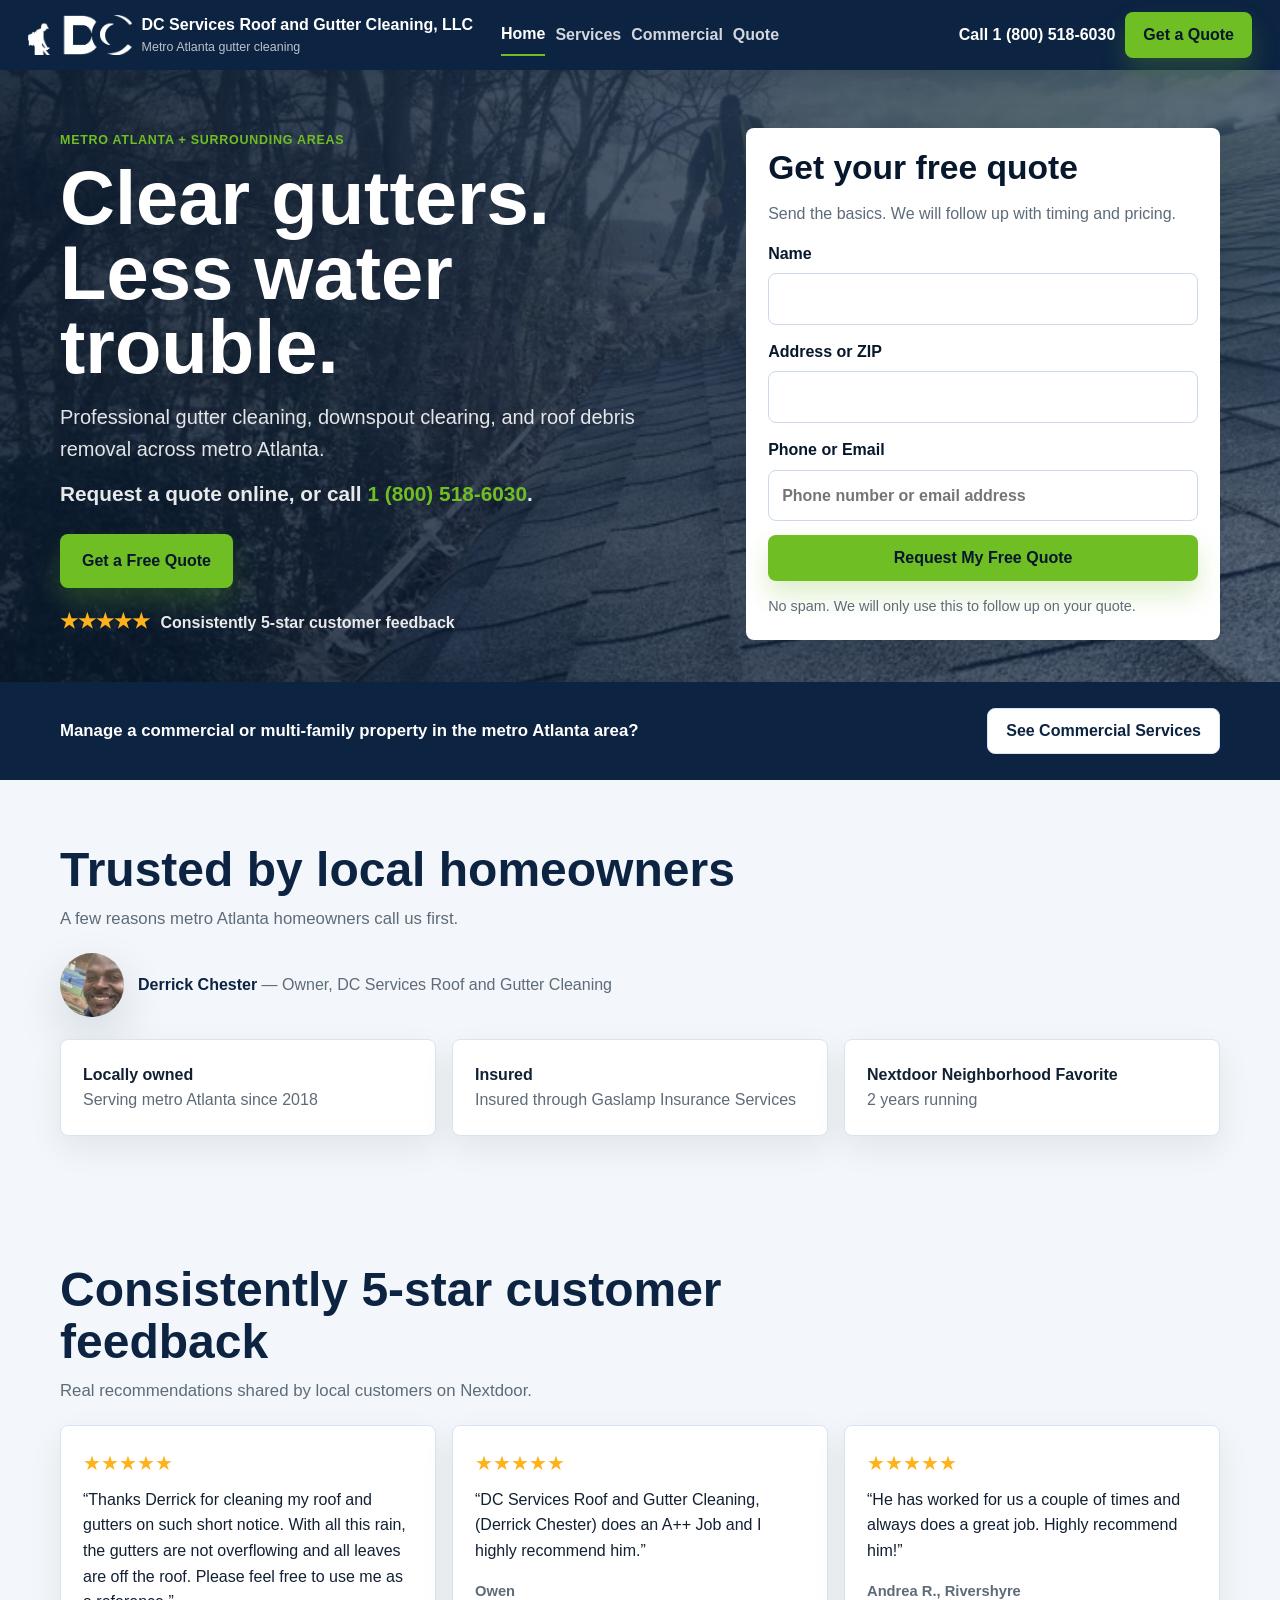
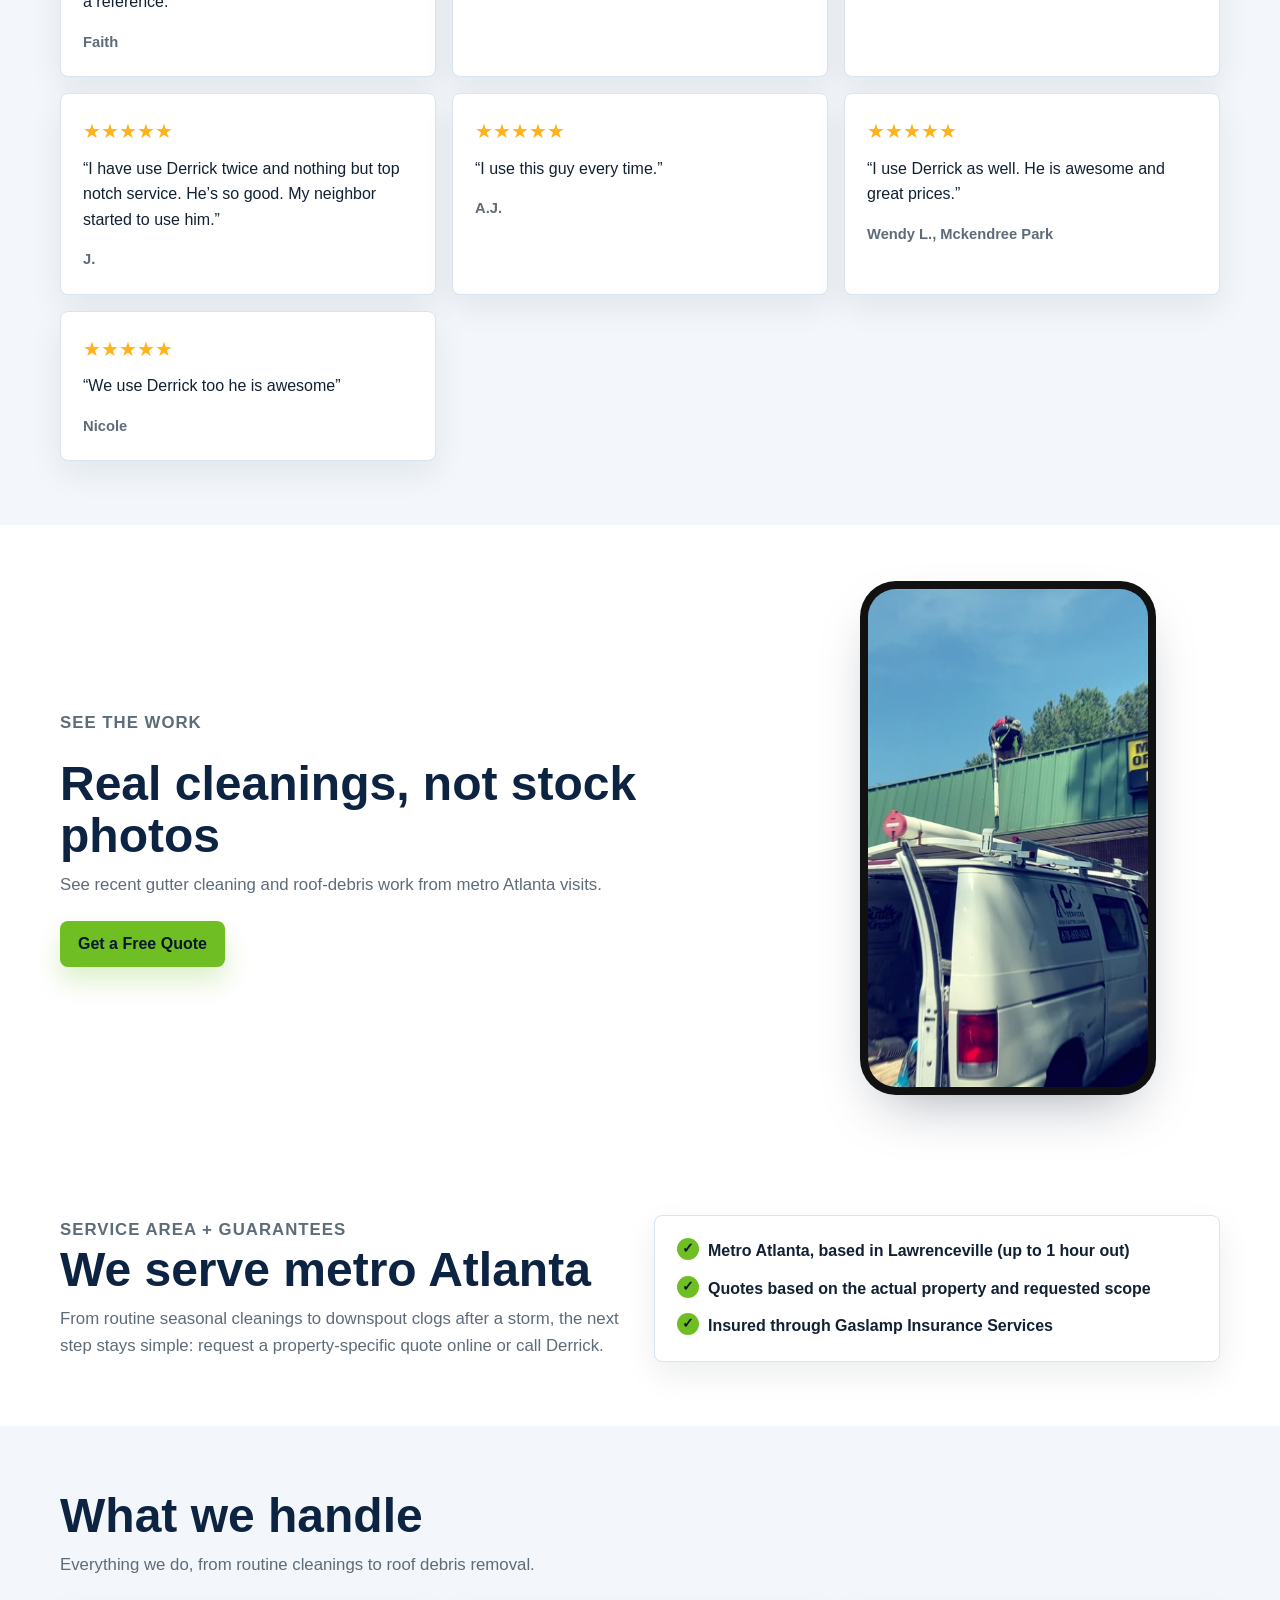
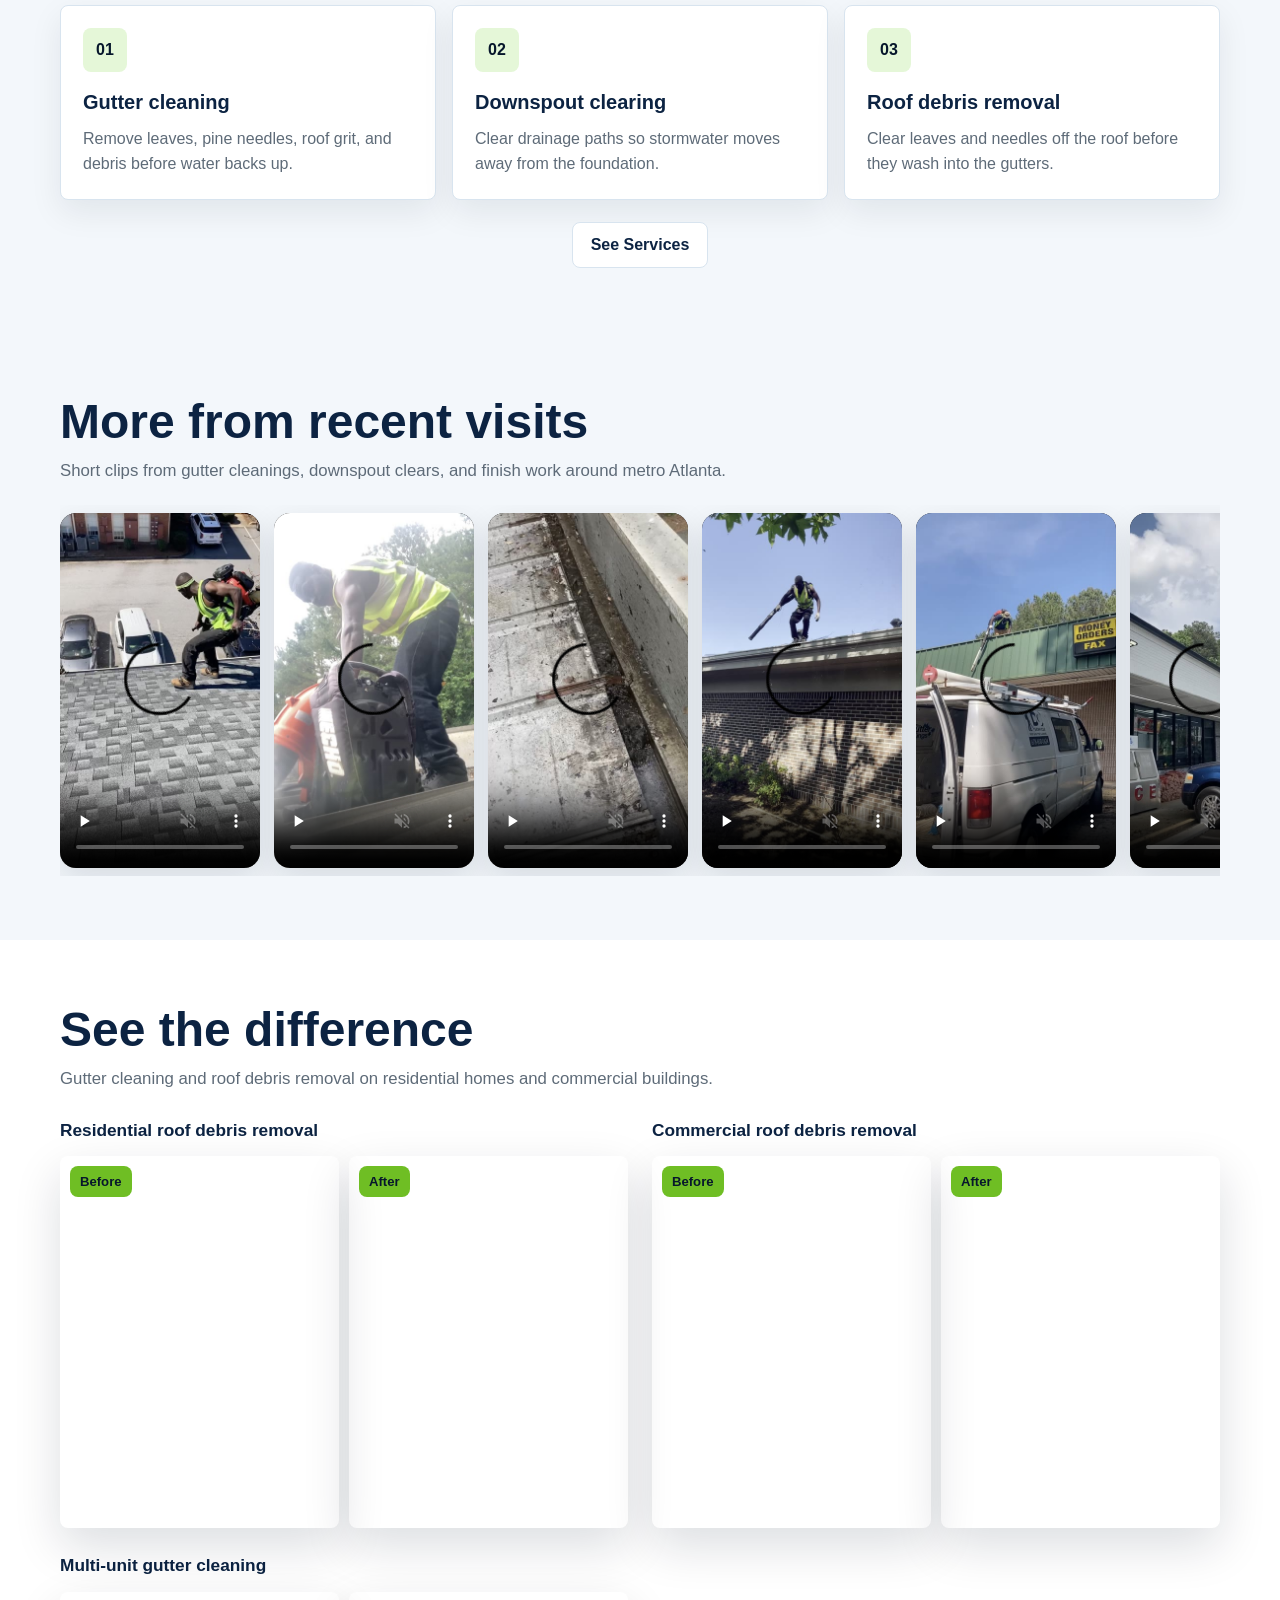
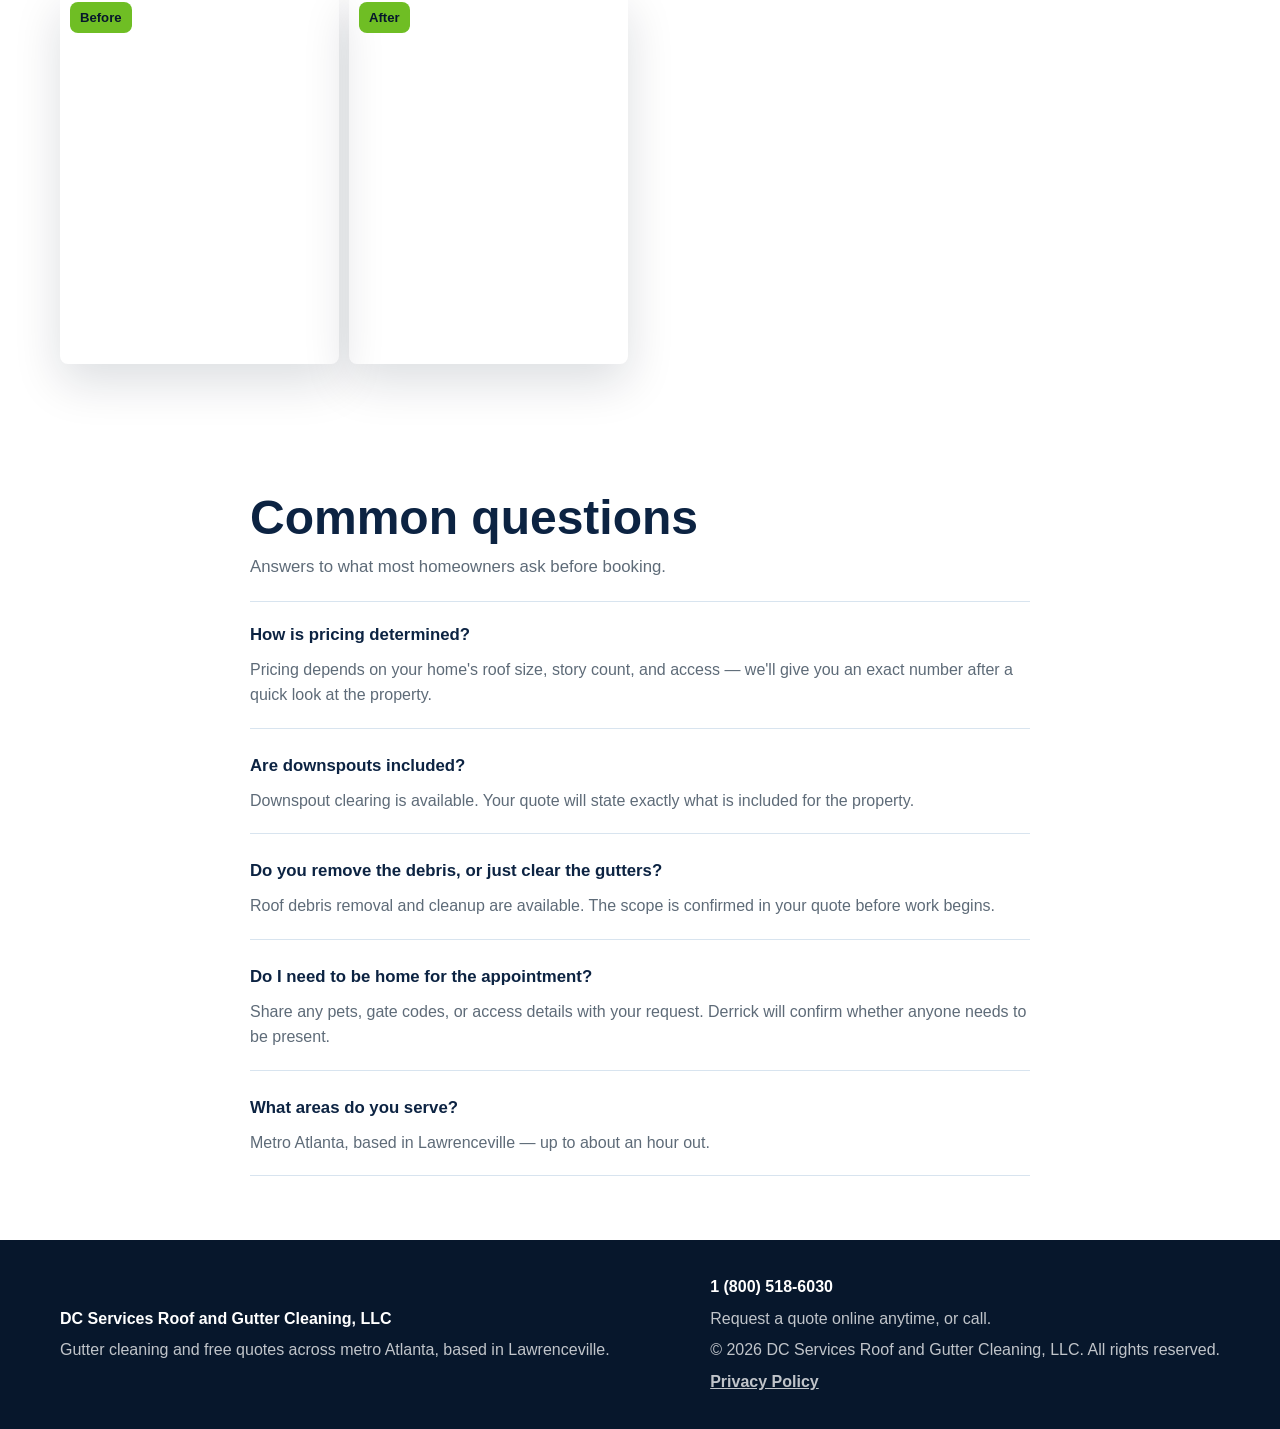
==== commit 41be7b01: "Point the quote forms at the Cloudflare Worker and restore CSP via meta tag The site is moving to Gi" ====
--- a/index.html
+++ b/index.html
@@ -3,6 +3,7 @@
 <head>
   <meta charset="utf-8">
   <meta name="viewport" content="width=device-width, initial-scale=1">
+  <meta http-equiv="Content-Security-Policy" content="default-src 'self'; script-src 'self' 'unsafe-inline'; style-src 'self' https://fonts.googleapis.com; font-src https://fonts.gstatic.com; img-src 'self' data:; media-src 'self'; connect-src 'self' https://dcservicespro-lead.WORKERS-SUBDOMAIN.workers.dev; base-uri 'self'; form-action 'self' https://dcservicespro-lead.WORKERS-SUBDOMAIN.workers.dev; upgrade-insecure-requests">
   <title>Gutter Cleaning in Metro Atlanta | DC Services</title>
   <meta name="description" content="Gutter cleaning, downspout clearing, and roof debris removal across metro Atlanta. Locally owned, insured, and available by free quote.">
   <meta name="robots" content="index, follow">
@@ -148,7 +149,7 @@
           <p class="hero-proof"><span class="stars" aria-hidden="true">★★★★★</span> Consistently 5-star customer feedback</p>
         </div>
 
-        <form id="home-quote" class="quote-card quote-form" data-quote-form="residential" action="/api/lead" method="post">
+        <form id="home-quote" class="quote-card quote-form" data-quote-form="residential" action="https://dcservicespro-lead.WORKERS-SUBDOMAIN.workers.dev/" method="post">
           <input type="hidden" name="formType" value="residential">
           <input class="hp-field" type="text" name="_hp" tabindex="-1" autocomplete="off" aria-hidden="true">
           <h2>Get your free quote</h2>
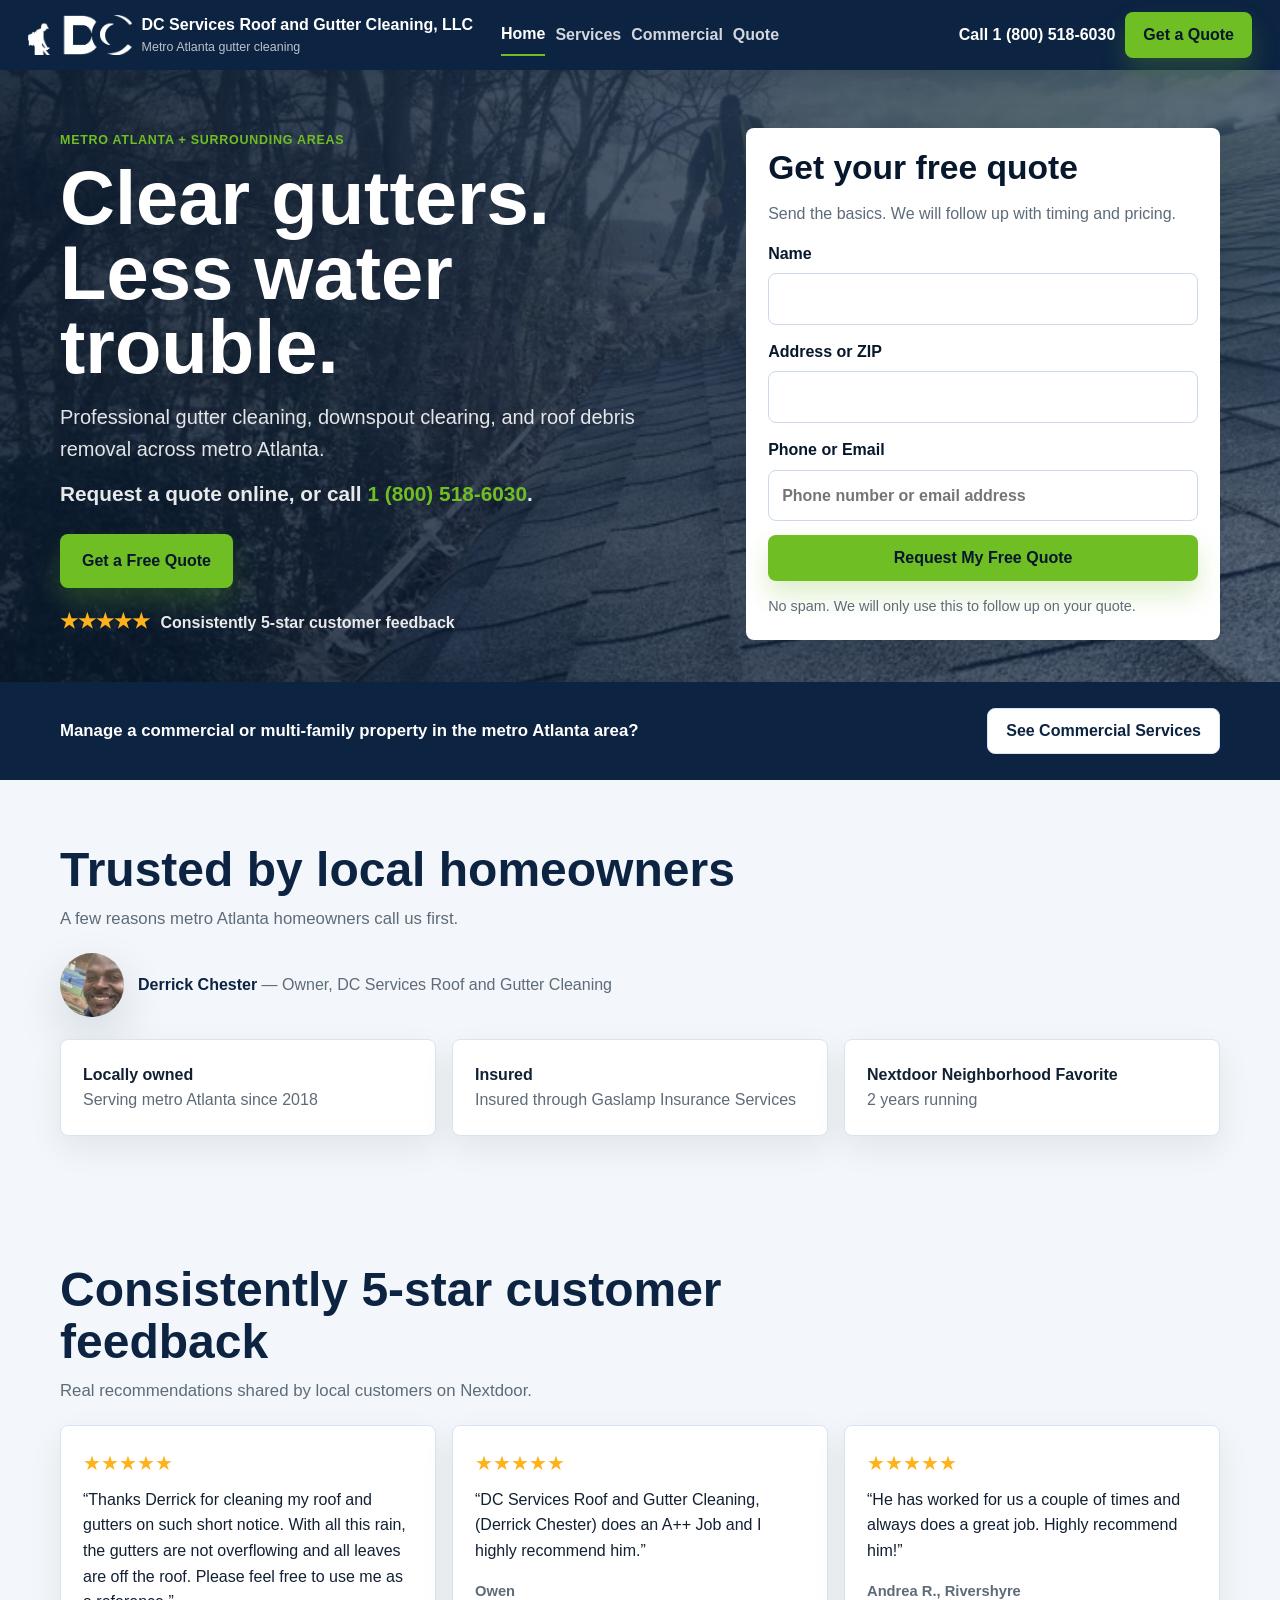
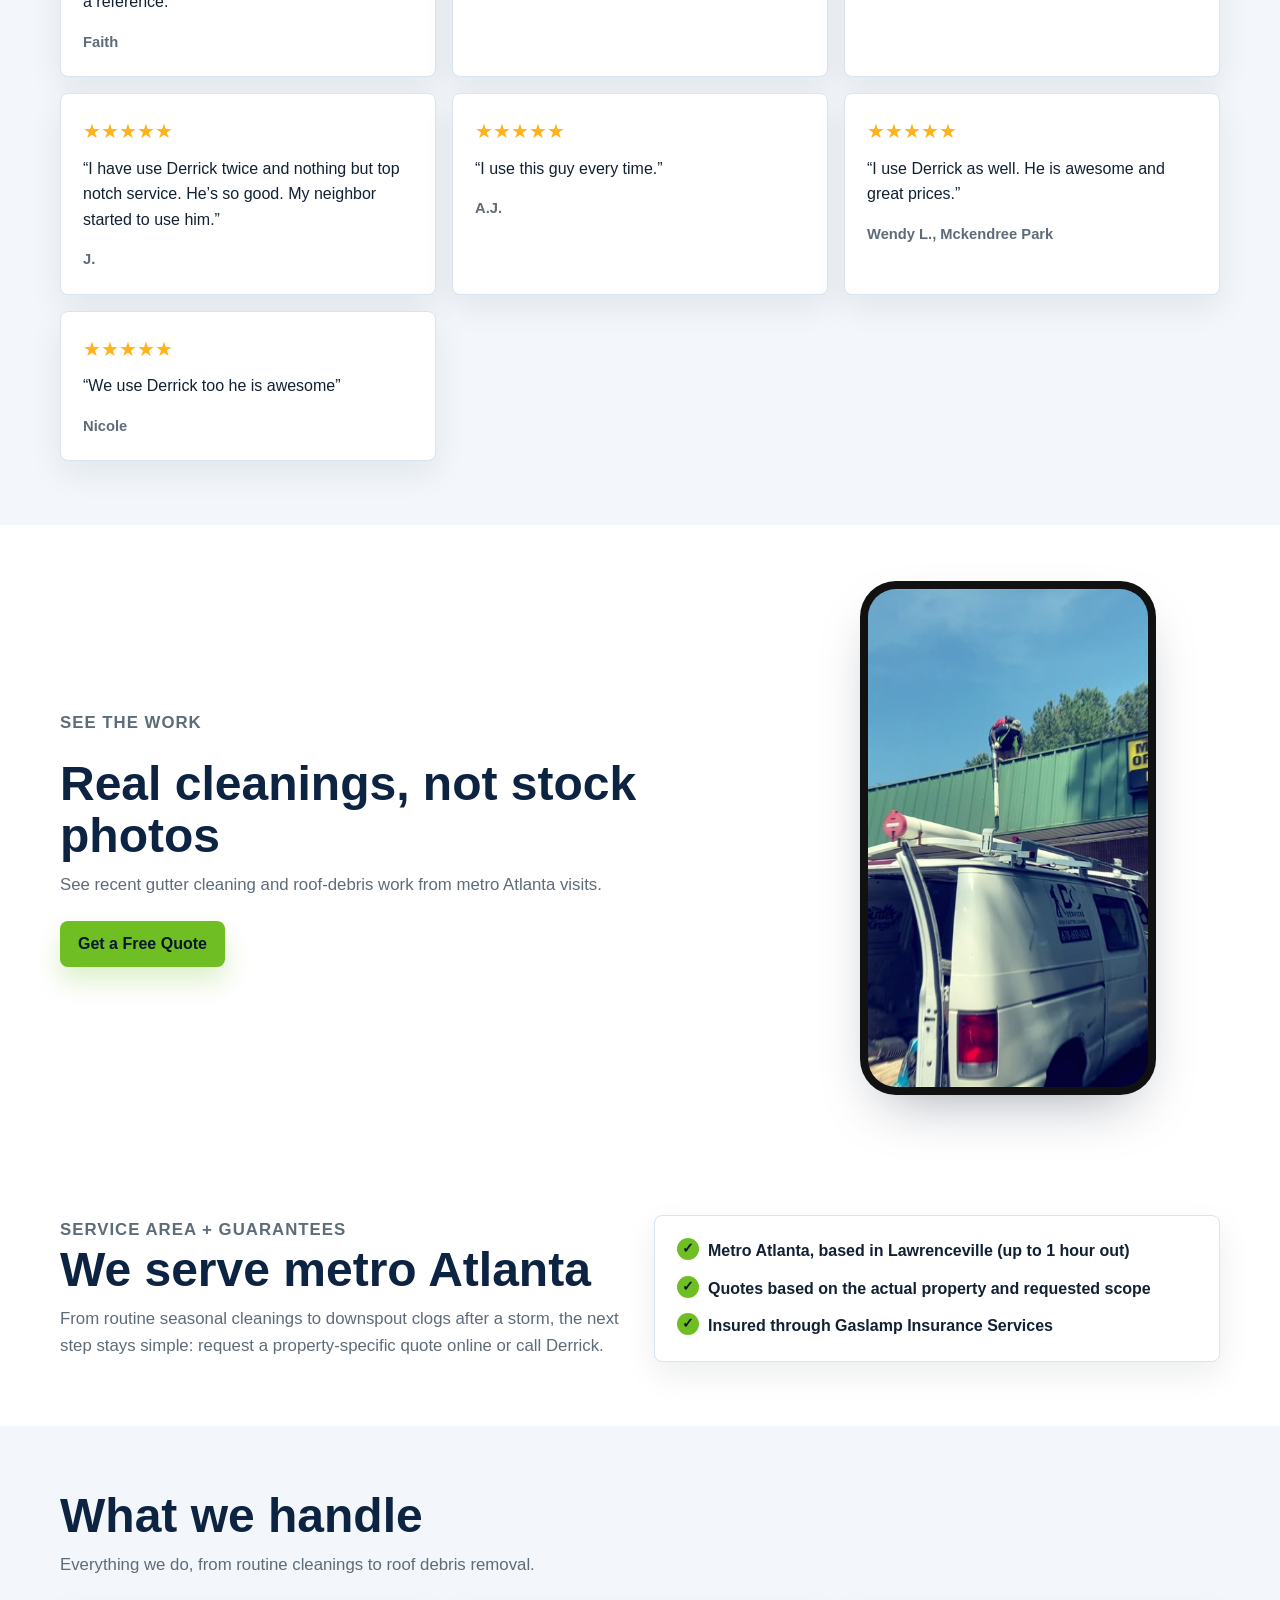
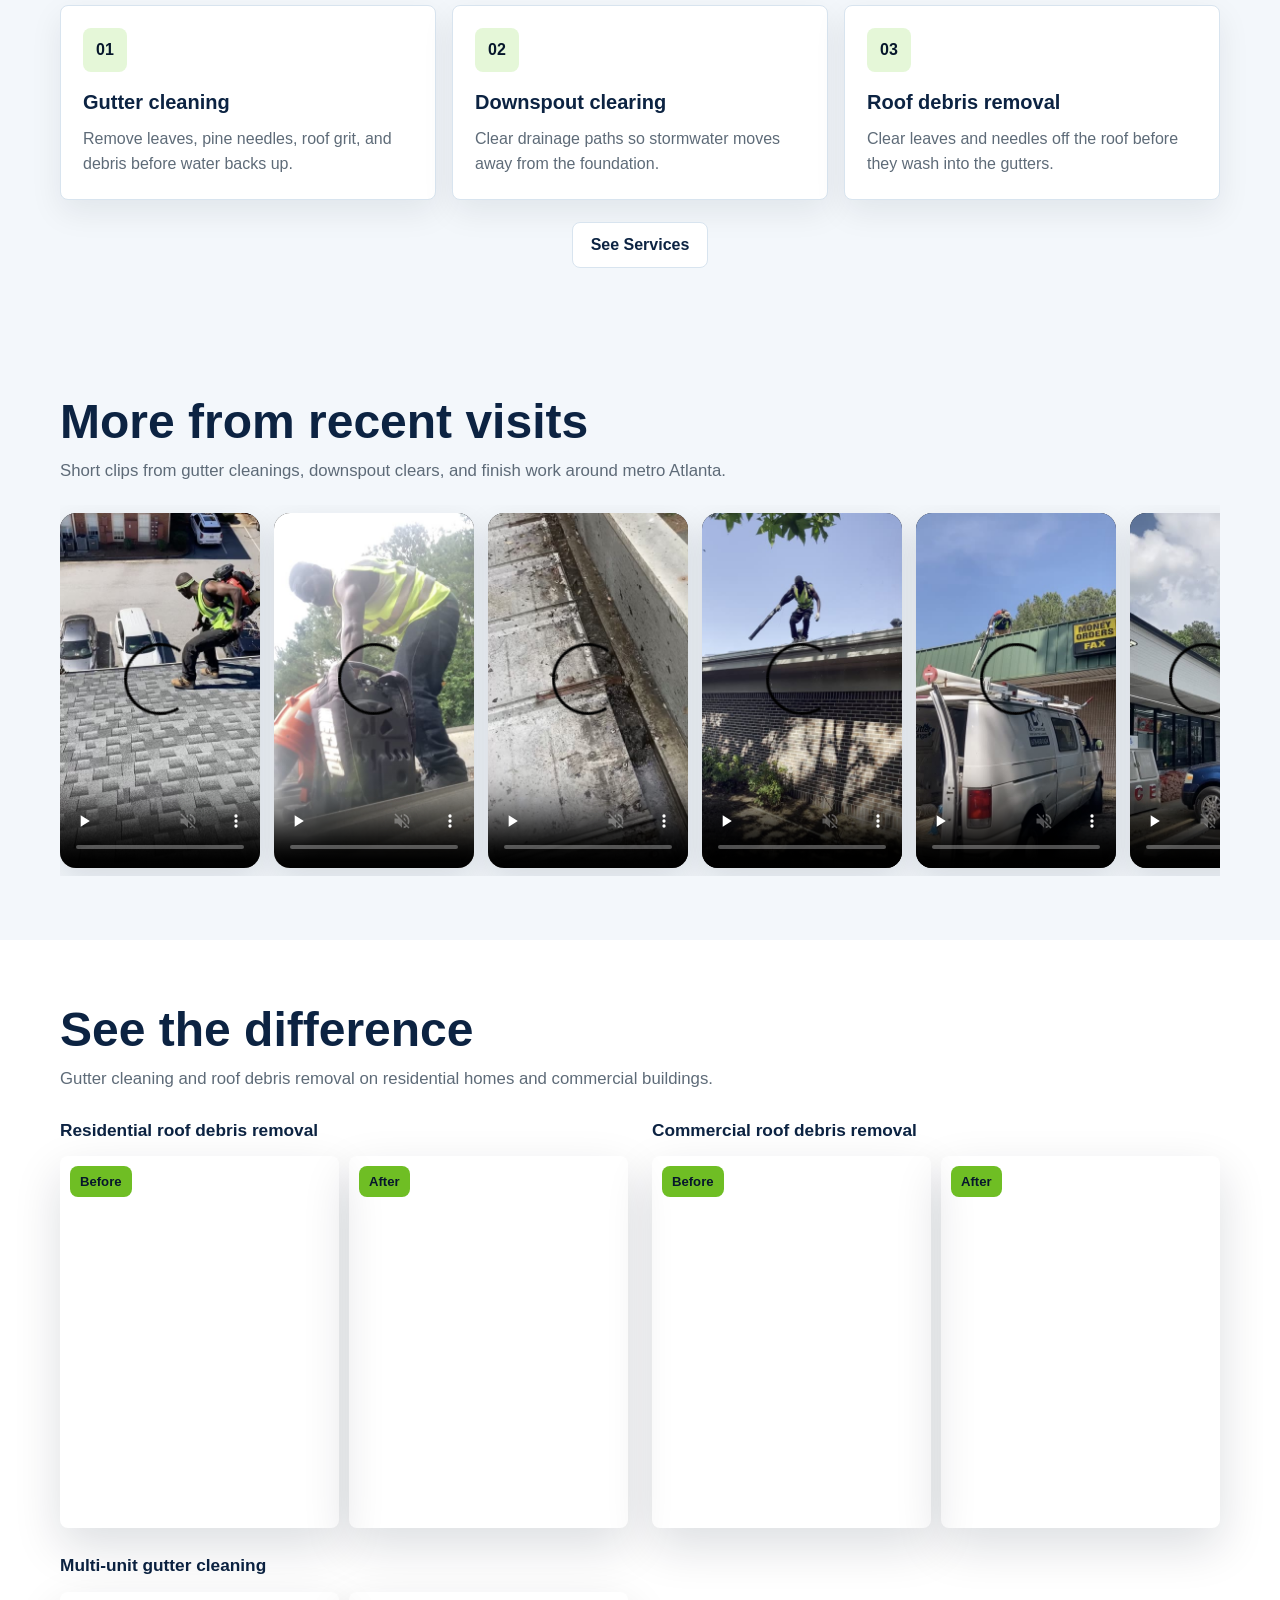
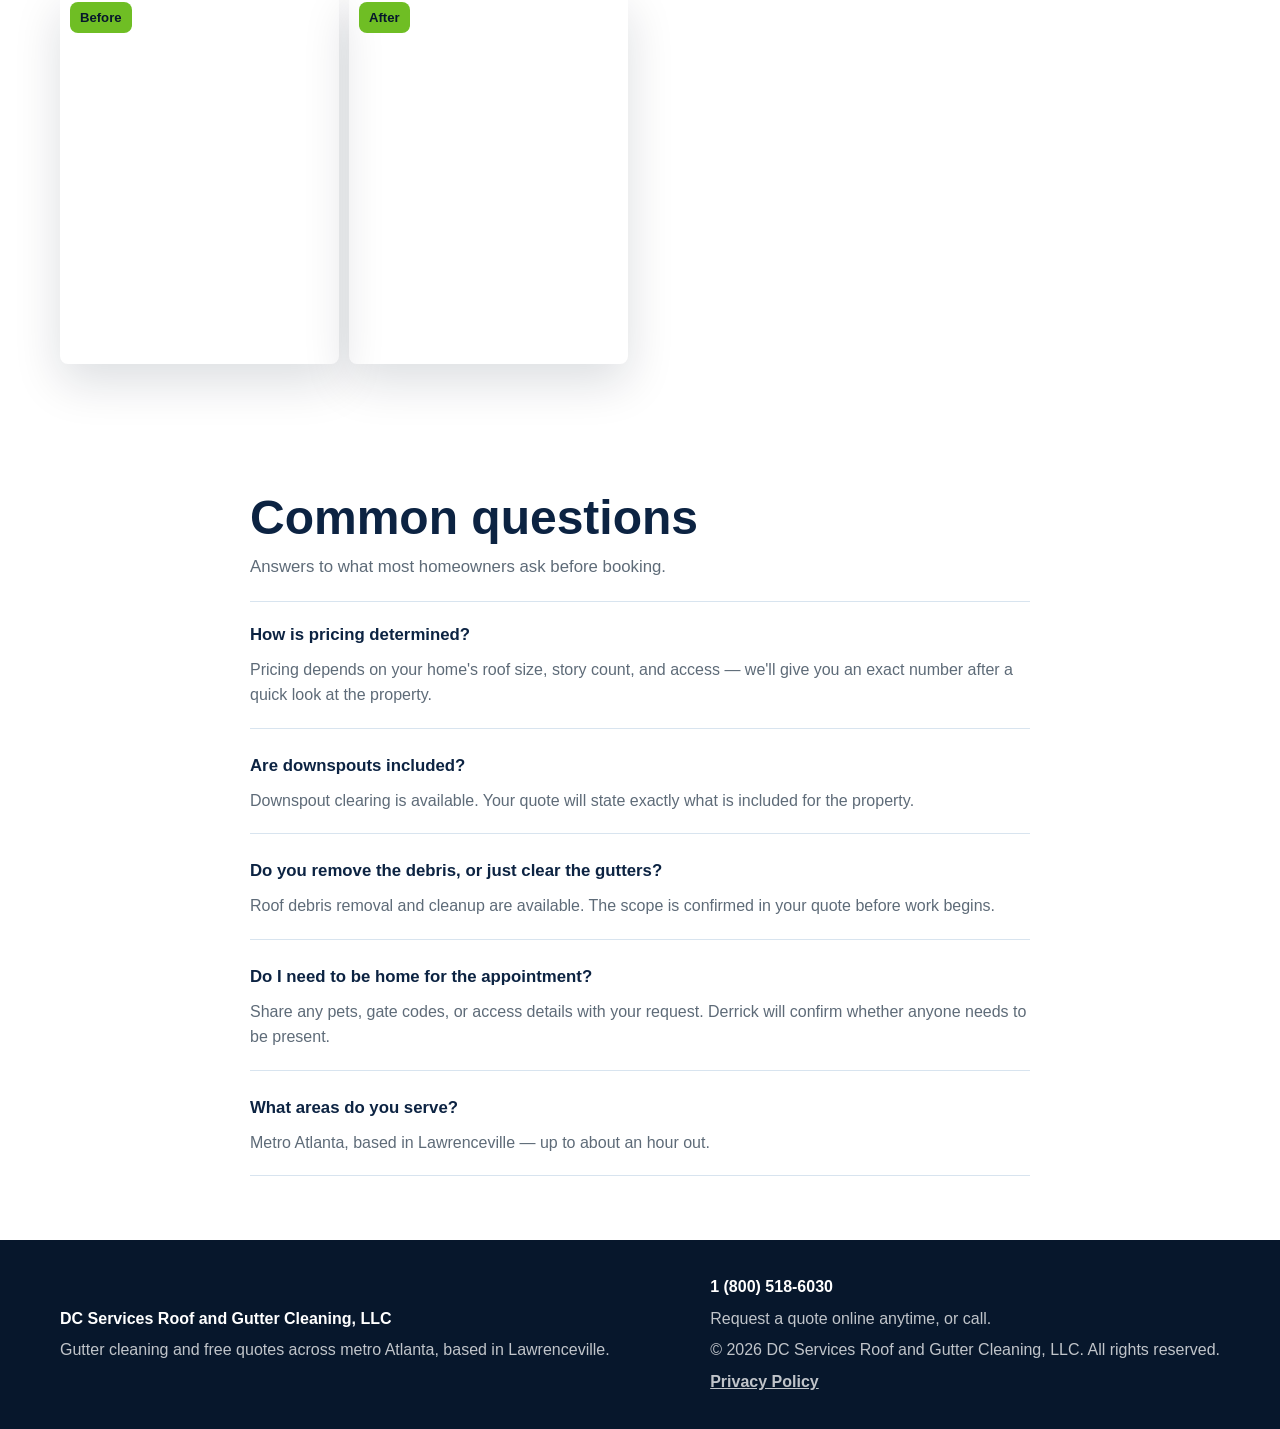
==== commit be1ceb92: "Point the site at the deployed lead Worker Replaces the WORKERS-SUBDOMAIN placeholder with the real " ====
--- a/index.html
+++ b/index.html
@@ -3,7 +3,7 @@
 <head>
   <meta charset="utf-8">
   <meta name="viewport" content="width=device-width, initial-scale=1">
-  <meta http-equiv="Content-Security-Policy" content="default-src 'self'; script-src 'self' 'unsafe-inline'; style-src 'self' https://fonts.googleapis.com; font-src https://fonts.gstatic.com; img-src 'self' data:; media-src 'self'; connect-src 'self' https://dcservicespro-lead.WORKERS-SUBDOMAIN.workers.dev; base-uri 'self'; form-action 'self' https://dcservicespro-lead.WORKERS-SUBDOMAIN.workers.dev; upgrade-insecure-requests">
+  <meta http-equiv="Content-Security-Policy" content="default-src 'self'; script-src 'self' 'unsafe-inline'; style-src 'self' https://fonts.googleapis.com; font-src https://fonts.gstatic.com; img-src 'self' data:; media-src 'self'; connect-src 'self' https://dcservicespro-lead.dcservicespro-lead-worker.workers.dev; base-uri 'self'; form-action 'self' https://dcservicespro-lead.dcservicespro-lead-worker.workers.dev; upgrade-insecure-requests">
   <title>Gutter Cleaning in Metro Atlanta | DC Services</title>
   <meta name="description" content="Gutter cleaning, downspout clearing, and roof debris removal across metro Atlanta. Locally owned, insured, and available by free quote.">
   <meta name="robots" content="index, follow">
@@ -149,7 +149,7 @@
           <p class="hero-proof"><span class="stars" aria-hidden="true">★★★★★</span> Consistently 5-star customer feedback</p>
         </div>
 
-        <form id="home-quote" class="quote-card quote-form" data-quote-form="residential" action="https://dcservicespro-lead.WORKERS-SUBDOMAIN.workers.dev/" method="post">
+        <form id="home-quote" class="quote-card quote-form" data-quote-form="residential" action="https://dcservicespro-lead.dcservicespro-lead-worker.workers.dev/" method="post">
           <input type="hidden" name="formType" value="residential">
           <input class="hp-field" type="text" name="_hp" tabindex="-1" autocomplete="off" aria-hidden="true">
           <h2>Get your free quote</h2>
